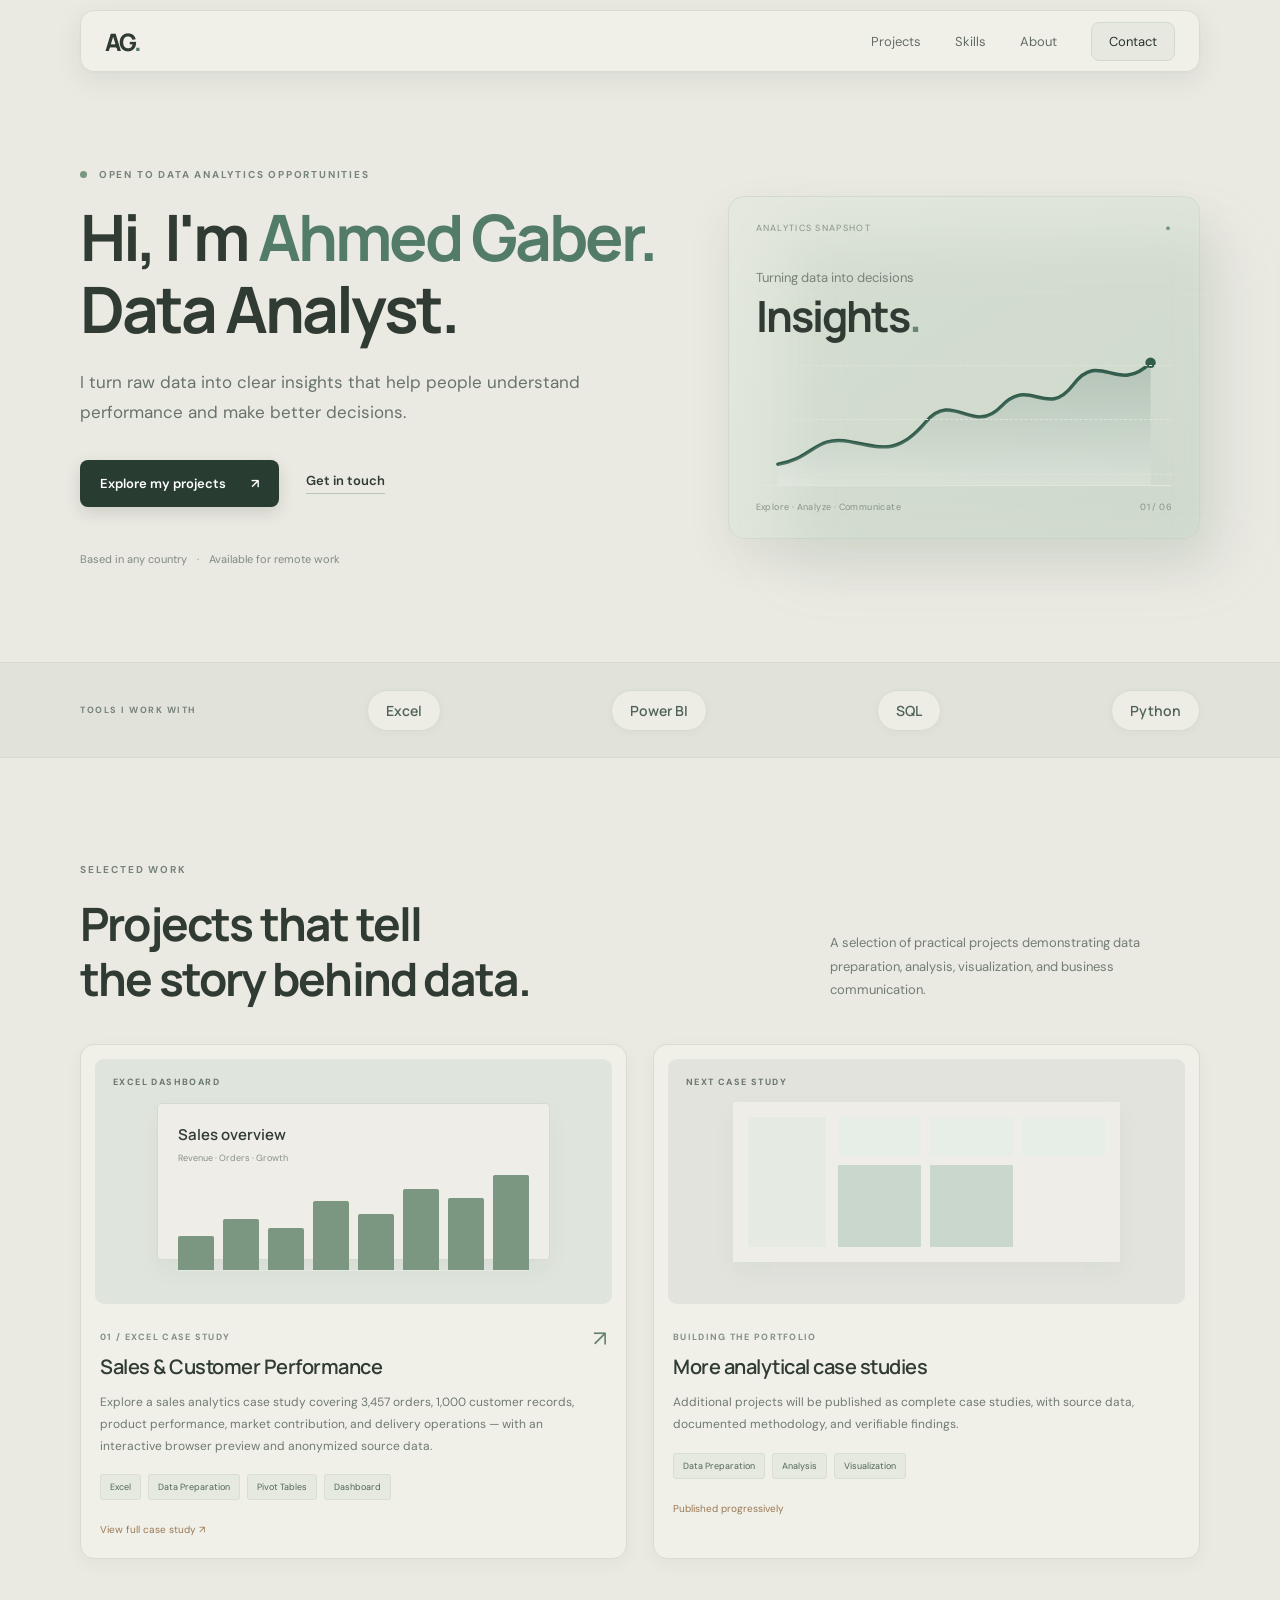
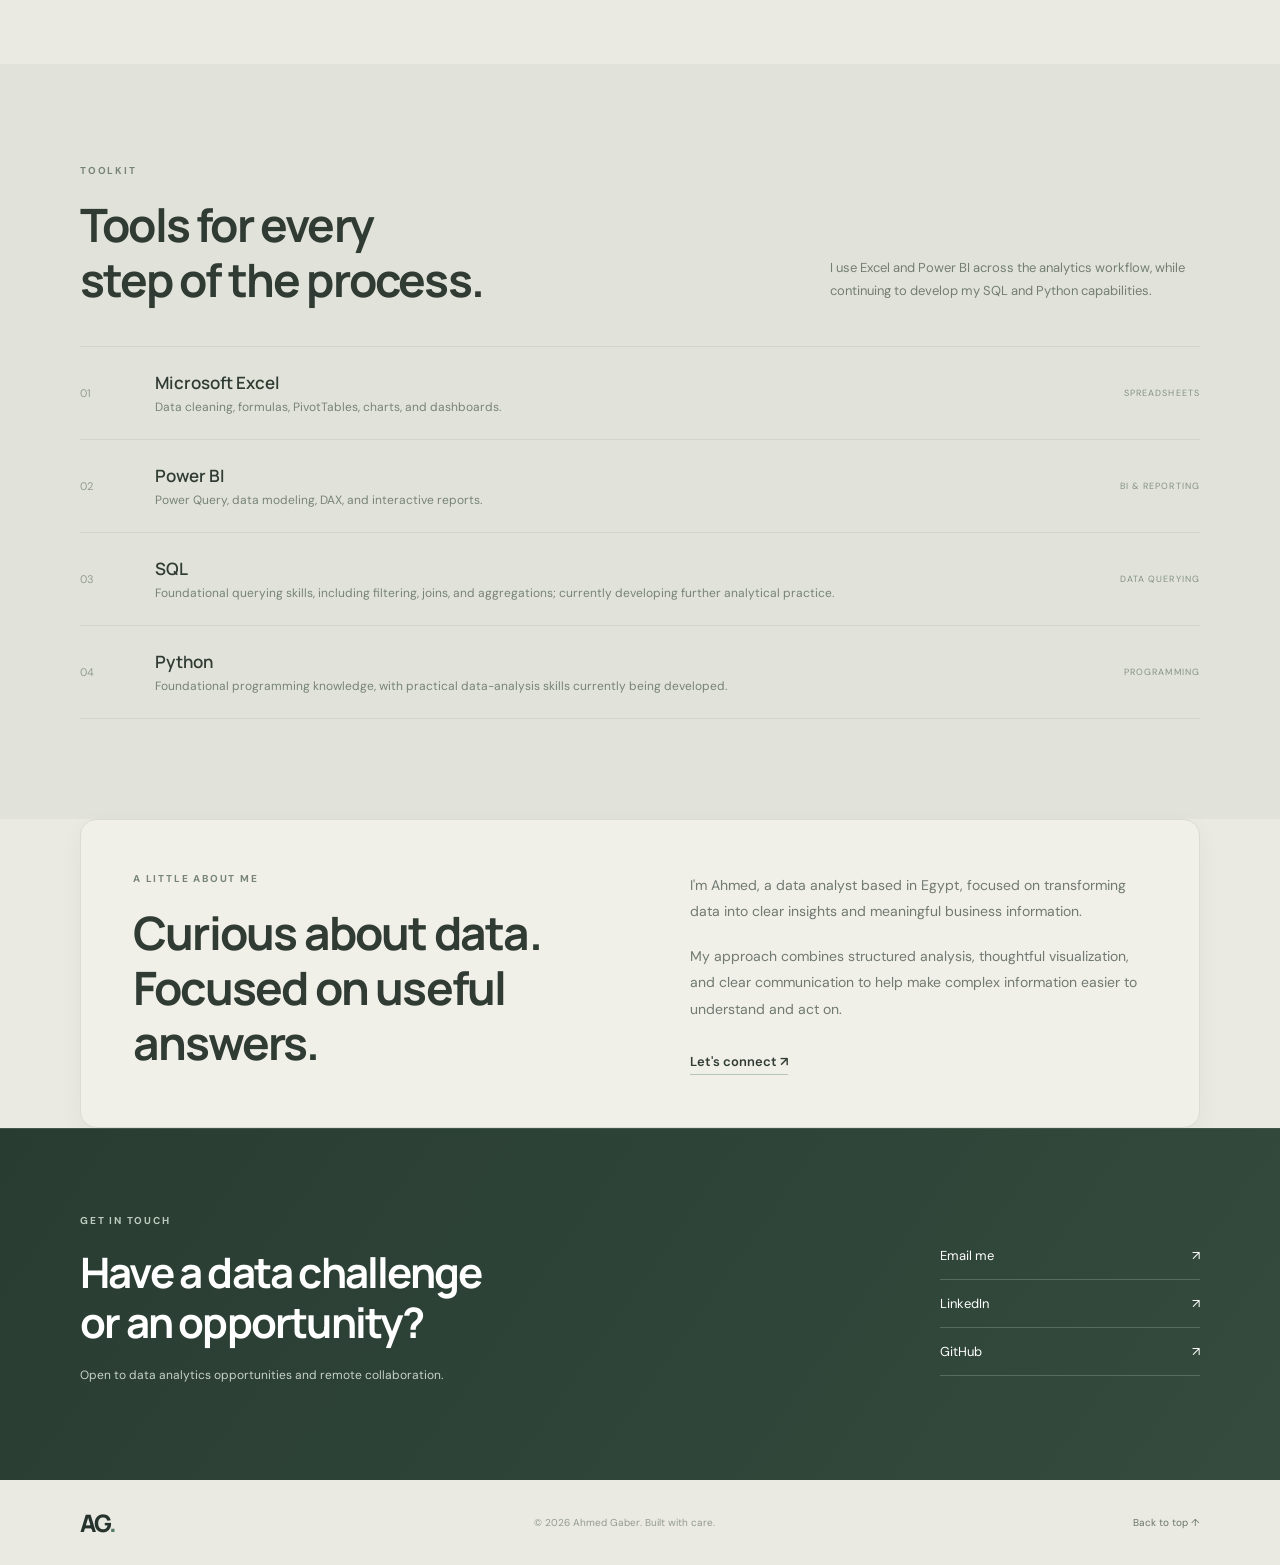
==== index.html @ a8a8f561 "Publish Sales & Customer Performance case study on portfolio" ====
<!DOCTYPE html>
<html lang="en">
<head>
  <meta charset="UTF-8">
  <meta name="viewport" content="width=device-width, initial-scale=1.0">
  <meta name="description" content="Ahmed Gaber's Data Analyst Portfolio — Excel, Power BI, SQL, and foundational Python knowledge.">
  <title>Ahmed Gaber | Data Analyst Portfolio</title>
  <link rel="preconnect" href="https://fonts.googleapis.com">
  <link rel="preconnect" href="https://fonts.gstatic.com" crossorigin>
  <link href="https://fonts.googleapis.com/css2?family=DM+Sans:wght@400;500;600;700&family=Manrope:wght@400;500;600;700;800&display=swap" rel="stylesheet">
  <link rel="stylesheet" href="styles.css?v=20261117-4">
</head>
<body>
  <header class="site-header">
    <nav class="nav container" aria-label="Main navigation">
      <a class="brand" href="#home">AG<span>.</span></a>
      <button class="menu-toggle" type="button" aria-label="Toggle navigation" aria-expanded="false">☰</button>
      <div class="nav-links">
        <a href="#projects">Projects</a>
        <a href="#skills">Skills</a>
        <a href="#about">About</a>
        <a href="#contact" class="nav-cta">Contact</a>
      </div>
    </nav>
  </header>

  <main>
    <section class="hero container" id="home">
      <div class="hero-copy">
        <p class="eyebrow"><span class="status-dot"></span> OPEN TO DATA ANALYTICS OPPORTUNITIES</p>
        <h1>Hi, I'm <span>Ahmed Gaber.</span><br>Data Analyst.</h1>
        <p class="hero-text">I turn raw data into clear insights that help people understand performance and make better decisions.</p>
        <div class="hero-actions">
          <a class="button button-dark" href="#projects">Explore my projects <span>↗</span></a>
          <a class="text-link" href="#contact">Get in touch</a>
        </div>
        <div class="hero-meta">
          <span>Based in any country</span><span class="meta-separator">·</span><span>Available for remote work</span>
        </div>
      </div>
      <div class="hero-card" aria-label="Data analysis illustration">
        <div class="card-top"><span>ANALYTICS SNAPSHOT</span><span class="live-mark">●</span></div>
        <div class="metric-label">Turning data into decisions</div>
        <div class="metric-value">Insights<span>.</span></div>
        <div class="mini-chart">
          <div class="chart-grid"><i></i><i></i><i></i></div>
          <svg viewBox="0 0 440 150" role="img" aria-label="Decorative upward trend line">
            <path d="M5 126 C45 120 48 92 88 100 S145 114 176 77 S230 94 263 59 S315 75 346 34 S396 47 435 9" fill="none" stroke="#315c4c" stroke-width="4" stroke-linecap="round"/>
            <path d="M5 126 C45 120 48 92 88 100 S145 114 176 77 S230 94 263 59 S315 75 346 34 S396 47 435 9 L435 150 L5 150Z" fill="url(#area)" opacity=".18"/>
            <defs><linearGradient id="area" x1="0" y1="0" x2="0" y2="1"><stop stop-color="#315c4c"/><stop offset="1" stop-color="#fff"/></linearGradient></defs>
            <circle cx="435" cy="9" r="6" fill="#315c4c"/>
          </svg>
        </div>
        <div class="card-bottom"><span>Explore · Analyze · Communicate</span><span>01 / 06</span></div>
      </div>
    </section>

    <section class="trust-strip">
      <div class="container trust-inner">
        <span>TOOLS I WORK WITH</span>
        <div>Excel</div><div>Power BI</div><div>SQL</div><div>Python</div>
      </div>
    </section>

    <section class="section container" id="projects">
      <div class="section-heading">
        <div><p class="eyebrow">SELECTED WORK</p><h2>Projects that tell<br>the story behind data.</h2></div>
        <p class="section-intro">A selection of practical projects demonstrating data preparation, analysis, visualization, and business communication.</p>
      </div>
      <div class="project-grid">
        <article class="project-card featured">
          <div class="project-visual visual-excel"><div class="visual-label">EXCEL DASHBOARD</div><div class="mock-kpis"><b>Sales overview</b><span>Revenue · Orders · Growth</span><div class="bars"><i></i><i></i><i></i><i></i><i></i><i></i><i></i><i></i></div></div></div>
          <div class="project-info"><div><span class="project-type">01 / EXCEL CASE STUDY</span><h3>Sales & Customer Performance</h3></div><a class="project-arrow" href="projects/sales-customer-performance/">↗</a></div>
          <p>Explore a sales analytics case study covering 3,457 orders, 1,000 customer records, product performance, market contribution, and delivery operations — with an interactive browser preview and anonymized source data.</p>
          <div class="tags"><span>Excel</span><span>Data Preparation</span><span>Pivot Tables</span><span>Dashboard</span></div>
          <a class="project-status" href="projects/sales-customer-performance/">View full case study ↗</a>
        </article>
        <article class="project-card project-next-card">
          <div class="project-visual visual-powerbi"><div class="visual-label">NEXT CASE STUDY</div><div class="bi-window"><div class="bi-side"></div><div class="bi-content"><i></i><i></i><i></i><b></b><b></b></div></div></div>
          <div class="project-info"><div><span class="project-type">BUILDING THE PORTFOLIO</span><h3>More analytical case studies</h3></div></div>
          <p>Additional projects will be published as complete case studies, with source data, documented methodology, and verifiable findings.</p>
          <div class="tags"><span>Data Preparation</span><span>Analysis</span><span>Visualization</span></div>
          <span class="project-status">Published progressively</span>
        </article>
      </div>
    </section>

    <section class="skills-section" id="skills">
      <div class="container section">
        <div class="section-heading">
          <div><p class="eyebrow">TOOLKIT</p><h2>Tools for every<br>step of the process.</h2></div>
          <p class="section-intro">I use Excel and Power BI across the analytics workflow, while continuing to develop my SQL and Python capabilities.</p>
        </div>
        <div class="skill-list">
          <div class="skill-row"><span class="skill-number">01</span><div><h3>Microsoft Excel</h3><p>Data cleaning, formulas, PivotTables, charts, and dashboards.</p></div><span class="skill-category">SPREADSHEETS</span></div>
          <div class="skill-row"><span class="skill-number">02</span><div><h3>Power BI</h3><p>Power Query, data modeling, DAX, and interactive reports.</p></div><span class="skill-category">BI & REPORTING</span></div>
          <div class="skill-row"><span class="skill-number">03</span><div><h3>SQL</h3><p>Foundational querying skills, including filtering, joins, and aggregations; currently developing further analytical practice.</p></div><span class="skill-category">DATA QUERYING</span></div>
          <div class="skill-row"><span class="skill-number">04</span><div><h3>Python</h3><p>Foundational programming knowledge, with practical data-analysis skills currently being developed.</p></div><span class="skill-category">PROGRAMMING</span></div>
        </div>
      </div>
    </section>

    <section class="section container about-section" id="about">
      <div><p class="eyebrow">A LITTLE ABOUT ME</p><h2>Curious about data.<br>Focused on useful answers.</h2></div>
      <div class="about-copy">
        <p>I'm Ahmed, a data analyst based in Egypt, focused on transforming data into clear insights and meaningful business information.</p>
        <p>My approach combines structured analysis, thoughtful visualization, and clear communication to help make complex information easier to understand and act on.</p>
        <a class="text-link" href="#contact">Let's connect ↗</a>
      </div>
    </section>

    <section class="contact-section" id="contact">
      <div class="container contact-inner">
        <div><p class="eyebrow">GET IN TOUCH</p><h2>Have a data challenge<br>or an opportunity?</h2><p class="contact-sub">Open to data analytics opportunities and remote collaboration.</p></div>
        <div class="contact-links">
          <a href="mailto:0ahmedgaber10@gmail.com">Email me <span>↗</span></a>
          <a href="https://www.linkedin.com/in/0ahmed-gaber-10" target="_blank" rel="noopener">LinkedIn <span>↗</span></a>
          <a href="https://github.com/ahmdgabr" target="_blank" rel="noopener">GitHub <span>↗</span></a>
        </div>
      </div>
    </section>
  </main>
  <footer class="footer container"><a class="brand" href="#home">AG<span>.</span></a><span>© <span id="year"></span> Ahmed Gaber. Built with care.</span><a href="#home">Back to top ↑</a></footer>
  <script src="script.js"></script>
</body>
</html>
---- styles.css ----
*{box-sizing:border-box}html{scroll-behavior:smooth;scroll-padding-top:90px}body{margin:0;color:#26332d;background:#fbfaf7;font-family:"DM Sans",sans-serif;-webkit-font-smoothing:antialiased}a{color:inherit;text-decoration:none}.container{width:min(1120px,calc(100% - 48px));margin:0 auto}.site-header{height:76px;border-bottom:1px solid #e9e9e1;background:rgba(251,250,247,.94);position:sticky;top:0;z-index:10;backdrop-filter:blur(12px)}.nav{height:100%;display:flex;align-items:center;justify-content:space-between}.brand{font:800 24px Manrope,sans-serif;letter-spacing:-2px}.brand span,.hero h1 span{color:#527b68}.nav-links{display:flex;align-items:center;gap:34px;font-size:13px;color:#626e66}.nav-links a:hover,.text-link:hover{color:#3f6655}.nav-cta{border:1px solid #dfe5dc;padding:10px 17px;border-radius:5px;color:#26332d}.menu-toggle{display:none;background:none;border:0;font-size:23px}.hero{min-height:580px;display:grid;grid-template-columns:1.1fr .9fr;align-items:center;gap:70px;padding-top:65px;padding-bottom:75px}.eyebrow{font-size:10px;font-weight:700;letter-spacing:1.8px;color:#77847a;margin:0 0 20px}.status-dot{display:inline-block;width:7px;height:7px;border-radius:50%;background:#78977f;margin-right:8px}.hero h1{font:700 clamp(42px,5vw,65px)/1.12 Manrope,sans-serif;letter-spacing:-3px;margin:0 0 22px}.hero-text{font-size:17px;line-height:1.8;color:#68746b;max-width:510px}.hero-actions{display:flex;align-items:center;gap:27px;margin-top:32px}.button{display:inline-flex;align-items:center;gap:25px;padding:15px 20px;border-radius:5px;font-size:13px;font-weight:600}.button-dark{background:#293c32;color:white}.button-dark:hover{background:#3f6655}.text-link{font-size:13px;font-weight:600;border-bottom:1px solid #b7c4b8;padding-bottom:4px}.hero-meta{margin-top:45px;color:#818a83;font-size:11px}.meta-separator{padding:0 10px}.hero-card{background:#f1f4ee;border:1px solid #e4e9e0;border-radius:8px;padding:25px 27px;min-height:330px;display:flex;flex-direction:column;justify-content:space-between}.card-top,.card-bottom{display:flex;justify-content:space-between;font-size:9px;letter-spacing:1.3px;color:#879187}.live-mark{color:#78977f}.metric-label{font-size:13px;color:#778279;margin-top:35px}.metric-value{font:700 43px Manrope,sans-serif;letter-spacing:-2px}.metric-value span{color:#668873}.mini-chart{height:130px;position:relative;margin-top:10px}.mini-chart svg{width:100%;height:100%;overflow:visible}.chart-grid{position:absolute;inset:10px 0;display:flex;flex-direction:column;justify-content:space-between}.chart-grid i{border-top:1px dashed #dce4d9}.card-bottom{border-top:1px solid #e1e6dc;padding-top:15px;letter-spacing:.4px}.trust-strip{border-top:1px solid #e9e9e1;border-bottom:1px solid #e9e9e1}.trust-inner{min-height:86px;display:flex;align-items:center;justify-content:space-between;gap:20px;color:#778279}.trust-inner>span{font-size:9px;letter-spacing:1.5px;font-weight:700}.trust-inner>div{font:600 14px Manrope,sans-serif;color:#46564b}.section{padding-top:105px;padding-bottom:105px}.section-heading{display:flex;justify-content:space-between;align-items:end;gap:50px;margin-bottom:43px}.section-heading h2,.about-section h2,.contact-inner h2{font:700 clamp(32px,4vw,46px)/1.2 Manrope,sans-serif;letter-spacing:-1.8px;margin:0}.section-intro{max-width:370px;color:#737d73;line-height:1.8;font-size:13px;margin:0 0 5px}.project-grid{display:grid;grid-template-columns:repeat(2,1fr);gap:42px 26px}.project-card{min-width:0}.project-visual{height:245px;border-radius:6px;overflow:hidden;position:relative;display:flex;align-items:center;justify-content:center}.visual-label{position:absolute;top:17px;left:18px;font-size:9px;letter-spacing:1.4px;font-weight:700;color:#68756c}.visual-excel{background:#e9efe7}.mock-kpis{width:76%;height:64%;background:#fbfaf7;border:1px solid #e1e7df;border-radius:4px;padding:20px;box-shadow:0 10px 25px #26392b0a}.mock-kpis b{font:600 15px Manrope;display:block}.mock-kpis span{font-size:9px;color:#879187}.bars{height:100px;display:flex;align-items:end;gap:9px;border-bottom:1px solid #e3e8df;margin-top:5px}.bars i{display:block;flex:1;background:#78977f;border-radius:2px 2px 0 0}.bars i:nth-child(1){height:35%}.bars i:nth-child(2){height:52%}.bars i:nth-child(3){height:43%}.bars i:nth-child(4){height:70%}.bars i:nth-child(5){height:57%}.bars i:nth-child(6){height:82%}.bars i:nth-child(7){height:73%}.bars i:nth-child(8){height:96%}.visual-powerbi{background:#f2eee4}.bi-window{width:75%;height:65%;background:#fbfaf7;display:flex;padding:15px;gap:12px;box-shadow:0 10px 25px #26392b0a}.bi-side{width:22%;background:#e4ebe2}.bi-content{flex:1;display:grid;grid-template-columns:repeat(3,1fr);grid-template-rows:30% 1fr;gap:9px}.bi-content i{background:#e6eee7}.bi-content b{background:#c8d8cc}.visual-sql{background:#edf0ed}.visual-sql pre{background:#293a34;color:#c9dfcf;border-radius:5px;padding:25px 32px;font:13px/1.8 monospace;width:75%;box-shadow:0 10px 25px #26392b12}.visual-python{background:#efedf1}.python-lines{width:70%;background:#fbfaf7;padding:25px;border-radius:5px;box-shadow:0 10px 25px #26392b0a}.python-lines i,.python-lines b{display:block;height:8px;border-radius:4px;background:#d6d2df;margin:12px 0;width:85%}.python-lines i:nth-child(2){width:65%;background:#e8dcc3}.python-lines i:nth-child(3){width:92%}.python-lines i:nth-child(4){width:55%;background:#cbdccf}.python-lines i:nth-child(5){width:75%}.python-lines b{width:45%;background:#d0d8df}.visual-tableau{background:#f3eee6}.tableau-circles{width:70%;height:60%;display:flex;align-items:center;justify-content:center;gap:12px}.tableau-circles i{width:65px;height:65px;border-radius:50%;background:#bd9270}.tableau-circles i:nth-child(2){width:90px;height:90px;background:#d9b99c}.tableau-circles i:nth-child(3){background:#9caf9e}.tableau-circles i:nth-child(4){width:45px;height:45px;background:#b8c7b9}.tableau-circles i:nth-child(5){background:#d9cbb4}.visual-looker{background:#edf0ed}.looker-report{width:76%;height:65%;background:#fffdf9;padding:17px;display:grid;grid-template-columns:repeat(3,1fr);grid-template-rows:1fr 1.5fr;gap:10px;box-shadow:0 10px 25px #26392b0a}.looker-report div{background:#dce7df;border-radius:3px}.looker-report b{grid-column:1/4;background:linear-gradient(165deg,#fff 20%,#dce9e4 21%,#dce9e4 23%,#fff 24%,#fff 45%,#dce9e4 46%,#dce9e4 48%,#fff 49%);border-bottom:2px solid #78977f}.project-info{display:flex;justify-content:space-between;align-items:start;margin-top:20px}.project-type{font-size:9px;letter-spacing:1.3px;color:#829087;font-weight:700}.project-info h3{font:600 20px Manrope,sans-serif;margin:8px 0 0;letter-spacing:-.5px}.project-arrow{font-size:22px;color:#66816f}.project-card>p{font-size:12px;line-height:1.8;color:#78827b;max-width:480px}.tags{display:flex;flex-wrap:wrap;gap:7px;margin:17px 0}.tags span{font-size:9px;color:#58665c;background:#f1f4f1;padding:6px 9px;border-radius:3px}.project-status{font-size:10px;color:#9a7954}.skills-section{background:#f3f4ef}.skills-section .section{padding-top:95px;padding-bottom:90px}.skill-list{border-top:1px solid #e1e6dc}.skill-row{display:grid;grid-template-columns:55px 1fr 160px;gap:20px;align-items:center;padding:24px 0;border-bottom:1px solid #e1e6dc}.skill-number{font-size:11px;color:#929b91}.skill-row h3{font:600 17px Manrope;margin:0 0 5px}.skill-row p{font-size:12px;color:#778279;margin:0}.skill-category{text-align:right;font-size:9px;letter-spacing:1.1px;color:#849087}.small-note{font-size:10px;color:#929b91;margin-top:20px}.about-section{display:grid;grid-template-columns:1fr 1fr;gap:100px}.about-copy p{font-size:14px;line-height:1.9;color:#707a72;margin:0 0 18px}.about-copy .text-link{display:inline-block;margin-top:12px}.contact-section{background:#293c32;color:white;padding:85px 0}.contact-inner{display:flex;justify-content:space-between;align-items:center;gap:50px}.contact-inner .eyebrow{color:#bdcdbf}.contact-inner h2{font-size:42px}.contact-sub{color:#c7d2c8;font-size:12px;margin-top:20px}.contact-links{width:260px;display:flex;flex-direction:column}.contact-links a{padding:15px 0;border-bottom:1px solid #586b5e;display:flex;justify-content:space-between;font-size:13px}.contact-links a:hover{color:#c4d8c7}.footer{height:85px;display:flex;align-items:center;justify-content:space-between;color:#929b91;font-size:10px}.footer .brand{color:#26332d}.footer>a:last-child{color:#68766c}
@media(max-width:760px){.container{width:min(100% - 36px,560px)}.site-header{height:66px}.menu-toggle{display:block}.nav-links{display:none;position:absolute;top:65px;left:0;right:0;background:#fffdf9;border-bottom:1px solid #e4e8e0;padding:20px 25px;flex-direction:column;align-items:flex-start;gap:20px}.nav-links.open{display:flex}.hero{grid-template-columns:1fr;gap:35px;padding-top:65px;padding-bottom:60px;min-height:0}.hero h1{font-size:47px}.hero-card{min-height:290px}.trust-inner{padding:20px 0;justify-content:flex-start;flex-wrap:wrap}.trust-inner>span{width:100%;margin-bottom:5px}.trust-inner>div{font-size:12px;margin-right:8px}.section{padding-top:75px;padding-bottom:75px}.section-heading{display:block}.section-intro{margin-top:20px}.project-grid{grid-template-columns:1fr;gap:35px}.project-visual{height:220px}.skill-row{grid-template-columns:30px 1fr;gap:12px}.skill-category{grid-column:2;text-align:left}.about-section{grid-template-columns:1fr;gap:25px}.contact-inner{display:block}.contact-links{margin-top:30px;width:100%}.contact-inner h2{font-size:36px}.footer{gap:12px}.footer>span{text-align:center}.footer>a:last-child{display:none}}


/* Refined visual system: floating navigation, warm surfaces and clear section rhythm */
:root{
  --page:#f7f8f4;
  --surface:#fffefa;
  --surface-soft:#eef2eb;
  --line:#e2e8df;
  --ink:#26332d;
  --muted:#707c72;
  --sage:#668873;
  --sage-deep:#293c32;
}
html{background:var(--page)}
body{background:var(--page);color:var(--ink)}
.site-header{
  height:82px;
  background:transparent;
  border:0;
  backdrop-filter:none;
  padding:10px 0;
}
.nav{
  height:62px;
  padding:0 24px;
  background:rgba(255,254,250,.94);
  border:1px solid rgba(221,229,218,.95);
  border-radius:14px;
  box-shadow:0 8px 28px rgba(43,61,48,.08),0 1px 3px rgba(43,61,48,.04);
  backdrop-filter:blur(14px);
}
.nav-cta{background:#f1f5ef;border-color:#dce5da;border-radius:8px}
.nav-links a{transition:color .2s ease,background .2s ease}
.nav-links a:hover{color:var(--sage-deep)}
.hero{padding-top:72px;padding-bottom:82px}
.hero-card{
  background:linear-gradient(145deg,#f1f5ef 0%,#e9f0e8 100%);
  border:1px solid #dfe8dc;
  border-radius:16px;
  box-shadow:0 18px 45px rgba(49,75,55,.08);
}
.trust-strip{
  background:#eef2eb;
  border-top:1px solid #e2e9df;
  border-bottom:1px solid #e2e9df;
}
.trust-inner{min-height:94px}
.trust-inner>div{
  background:rgba(255,254,250,.78);
  border:1px solid #e1e8de;
  border-radius:999px;
  padding:10px 18px;
  color:#506456;
  box-shadow:0 2px 8px rgba(43,61,48,.035);
}
.section{scroll-margin-top:100px}
.section-heading{margin-bottom:38px}
.project-card{
  padding:14px 14px 20px;
  background:var(--surface);
  border:1px solid #e6eae2;
  border-radius:14px;
  box-shadow:0 5px 18px rgba(43,61,48,.045);
  transition:transform .25s ease,box-shadow .25s ease,border-color .25s ease;
}
.project-card:hover{
  transform:translateY(-5px);
  border-color:#d5e0d3;
  box-shadow:0 16px 34px rgba(43,61,48,.09);
}
.project-visual{border-radius:9px}
.project-info{padding:0 5px}
.project-card>p,.project-card>.tags,.project-card>.project-status{margin-left:5px;margin-right:5px}
.project-card>p{color:#707b71}
.tags span{background:#eff3ed;color:#526456;border:1px solid #e7ece4}
.skills-section{background:#eef2eb}
.skills-section .section{padding-top:100px;padding-bottom:100px}
.skill-list{border-top-color:#dce5da}
.skill-row{border-bottom-color:#dce5da;transition:padding .2s ease}
.skill-row:hover{padding-left:12px;padding-right:12px;background:rgba(255,254,250,.5)}
.about-section{
  background:var(--surface);
  border:1px solid #e6eae2;
  border-radius:16px;
  padding:52px;
  box-shadow:0 8px 26px rgba(43,61,48,.045);
}
.contact-section{
  background:linear-gradient(125deg,#293c32 0%,#344b3d 100%);
  border-top:1px solid #405848;
}
.button-dark{border-radius:8px;box-shadow:0 6px 16px rgba(41,60,50,.14)}
.button-dark:hover{transform:translateY(-1px)}
a:focus-visible,button:focus-visible{outline:3px solid #91ad96;outline-offset:3px}
@media(max-width:760px){
  .site-header{height:76px;padding:8px 0}
  .nav{height:60px;padding:0 17px;border-radius:12px}
  .nav-links{top:68px;left:18px;right:18px;border:1px solid #e3e9e0;border-radius:12px;box-shadow:0 12px 28px rgba(43,61,48,.1);padding:20px}
  .trust-inner{gap:9px}
  .trust-inner>div{padding:8px 13px}
  .about-section{padding:28px 22px;border-radius:13px}
  .project-card{padding:10px 10px 18px}
}
@media(prefers-reduced-motion:reduce){
  *,*::before,*::after{scroll-behavior:auto!important;transition:none!important;animation:none!important}
}


/* A little motion, without distracting from the work */
@keyframes navSettle{
  from{opacity:0;transform:translateY(-12px)}
  to{opacity:1;transform:translateY(0)}
}
@keyframes heroFloat{
  0%,100%{transform:translateY(0)}
  50%{transform:translateY(-7px)}
}
@keyframes softGlow{
  0%,100%{opacity:.35;transform:scale(1)}
  50%{opacity:.65;transform:scale(1.06)}
}
@keyframes chartDraw{
  from{stroke-dashoffset:720}
  to{stroke-dashoffset:0}
}
@keyframes statusPulse{
  0%,100%{box-shadow:0 0 0 0 rgba(120,151,127,.28)}
  50%{box-shadow:0 0 0 7px rgba(120,151,127,0)}
}
.site-header .nav{animation:navSettle .7s cubic-bezier(.2,.7,.2,1) both}
.hero-card{position:relative;isolation:isolate;animation:heroFloat 7s ease-in-out 1.1s infinite}
.hero-card::before{
  content:"";position:absolute;z-index:-1;inset:12% -5% -8% 12%;
  border-radius:28px;background:rgba(139,170,143,.16);filter:blur(28px);
  animation:softGlow 8s ease-in-out infinite
}
.status-dot{animation:statusPulse 2.8s ease-in-out infinite}
.mini-chart svg path:first-child{stroke-dasharray:720;stroke-dashoffset:0}
.motion-ready .mini-chart svg path:first-child{animation:chartDraw 1.8s cubic-bezier(.4,0,.2,1) .5s both}
.scroll-reveal{
  opacity:0;transform:translateY(24px);
  transition:opacity .72s cubic-bezier(.2,.7,.2,1),transform .72s cubic-bezier(.2,.7,.2,1);
  transition-delay:var(--reveal-delay,0ms);
  will-change:opacity,transform
}
.scroll-reveal.is-visible{opacity:1;transform:translateY(0);will-change:auto}
.project-card .project-visual{transition:transform .55s cubic-bezier(.2,.7,.2,1),filter .55s ease}
.project-card:hover .project-visual{transform:scale(.985);filter:saturate(1.07)}
.project-arrow{display:inline-block;transition:transform .25s ease,color .25s ease}
.project-card:hover .project-arrow{transform:translate(3px,-3px);color:#527b68}
.trust-inner>div{transition:transform .25s ease,box-shadow .25s ease}
.trust-inner>div:hover{transform:translateY(-3px);box-shadow:0 7px 16px rgba(43,61,48,.08)}
.contact-links a span{display:inline-block;transition:transform .25s ease}
.contact-links a:hover span{transform:translate(4px,-3px)}
.text-link,.button,.nav-cta{transition:color .2s ease,background .2s ease,border-color .2s ease,transform .2s ease}
@media(prefers-reduced-motion:reduce){
  *,*::before,*::after{animation-duration:.01ms!important;animation-iteration-count:1!important;scroll-behavior:auto!important;transition-duration:.01ms!important}
  .scroll-reveal{opacity:1!important;transform:none!important}
}
@media(max-width:760px){
  .hero-card{animation:none}
  .scroll-reveal{transform:translateY(16px)}
}


/* Softer low-glare palette: warm stone instead of bright white */
:root{
  --page:#eae9e2;
  --surface:#f1f0e9;
  --surface-soft:#e3e6dc;
  --line:#d6d9cf;
  --ink:#303b34;
  --muted:#727a70;
  --sage:#718775;
  --sage-deep:#34483b;
}
html,body{background:var(--page);color:var(--ink)}
.site-header .nav{background:rgba(241,240,233,.96);border-color:#d8dbd1}
.nav-cta{background:#e7e9e0;border-color:#d4d9ce}
.hero-card{background:linear-gradient(145deg,#e4e8de 0%,#dce3d8 100%);border-color:#d2dbcf}
.trust-strip,.skills-section{background:#e1e3da;border-color:#d5d9ce}
.trust-inner>div{background:rgba(241,240,233,.82);border-color:#d6dbd1}
.project-card,.about-section{background:#f0efe8;border-color:#d9dcd2}
.project-visual{filter:saturate(.88)}
.visual-excel{background:#dfe5db}
.mock-kpis,.bi-window,.python-lines,.looker-report{background:#eeede6;border-color:#d6dbd1}
.visual-powerbi,.visual-python,.visual-sql,.visual-looker{background:#e2e3dc}
.visual-tableau{background:#e7e1d7}
.skill-list,.skill-row{border-color:#d1d6cb}
.skill-row:hover{background:rgba(241,240,233,.58)}
.tags span{background:#e5e9df;border-color:#d9ded4}
.nav-links{color:#626d63}
@media(max-width:760px){
  .nav-links{background:#f0efe8;border-color:#d8dbd1}
}
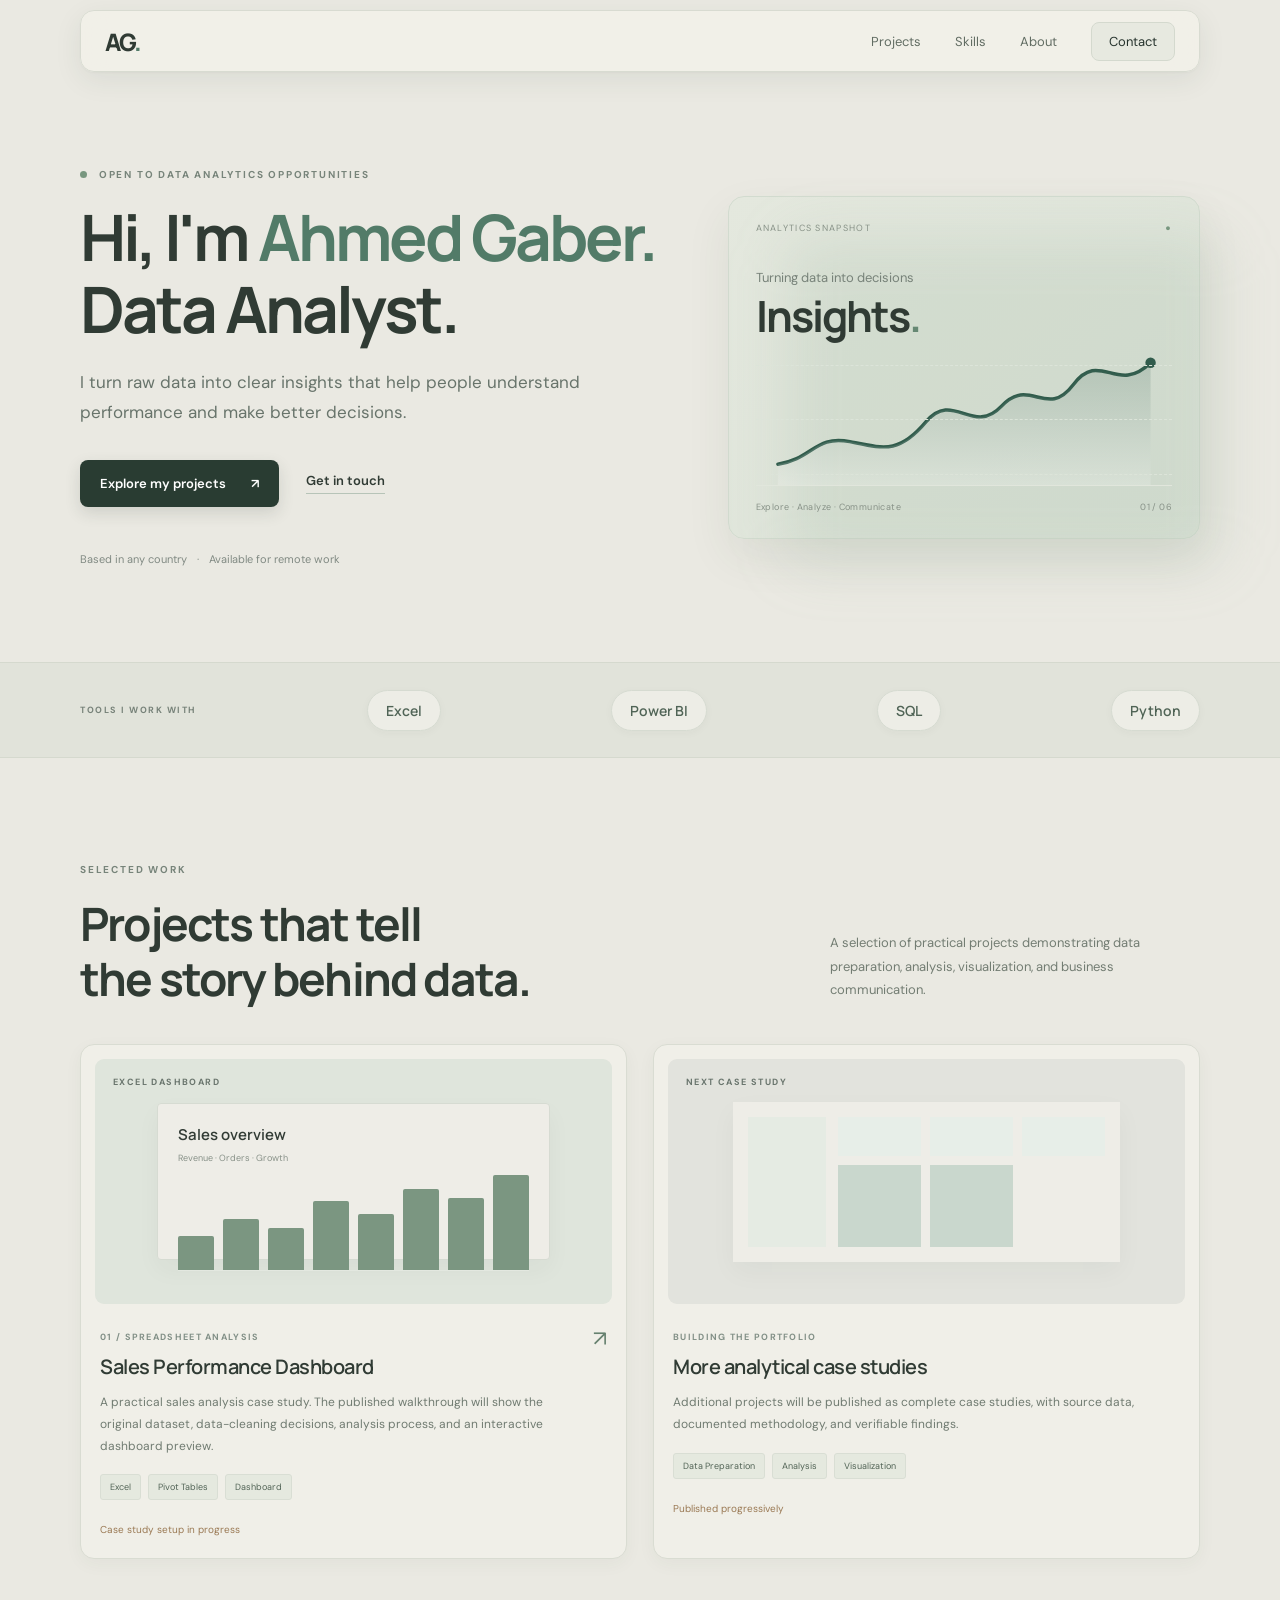
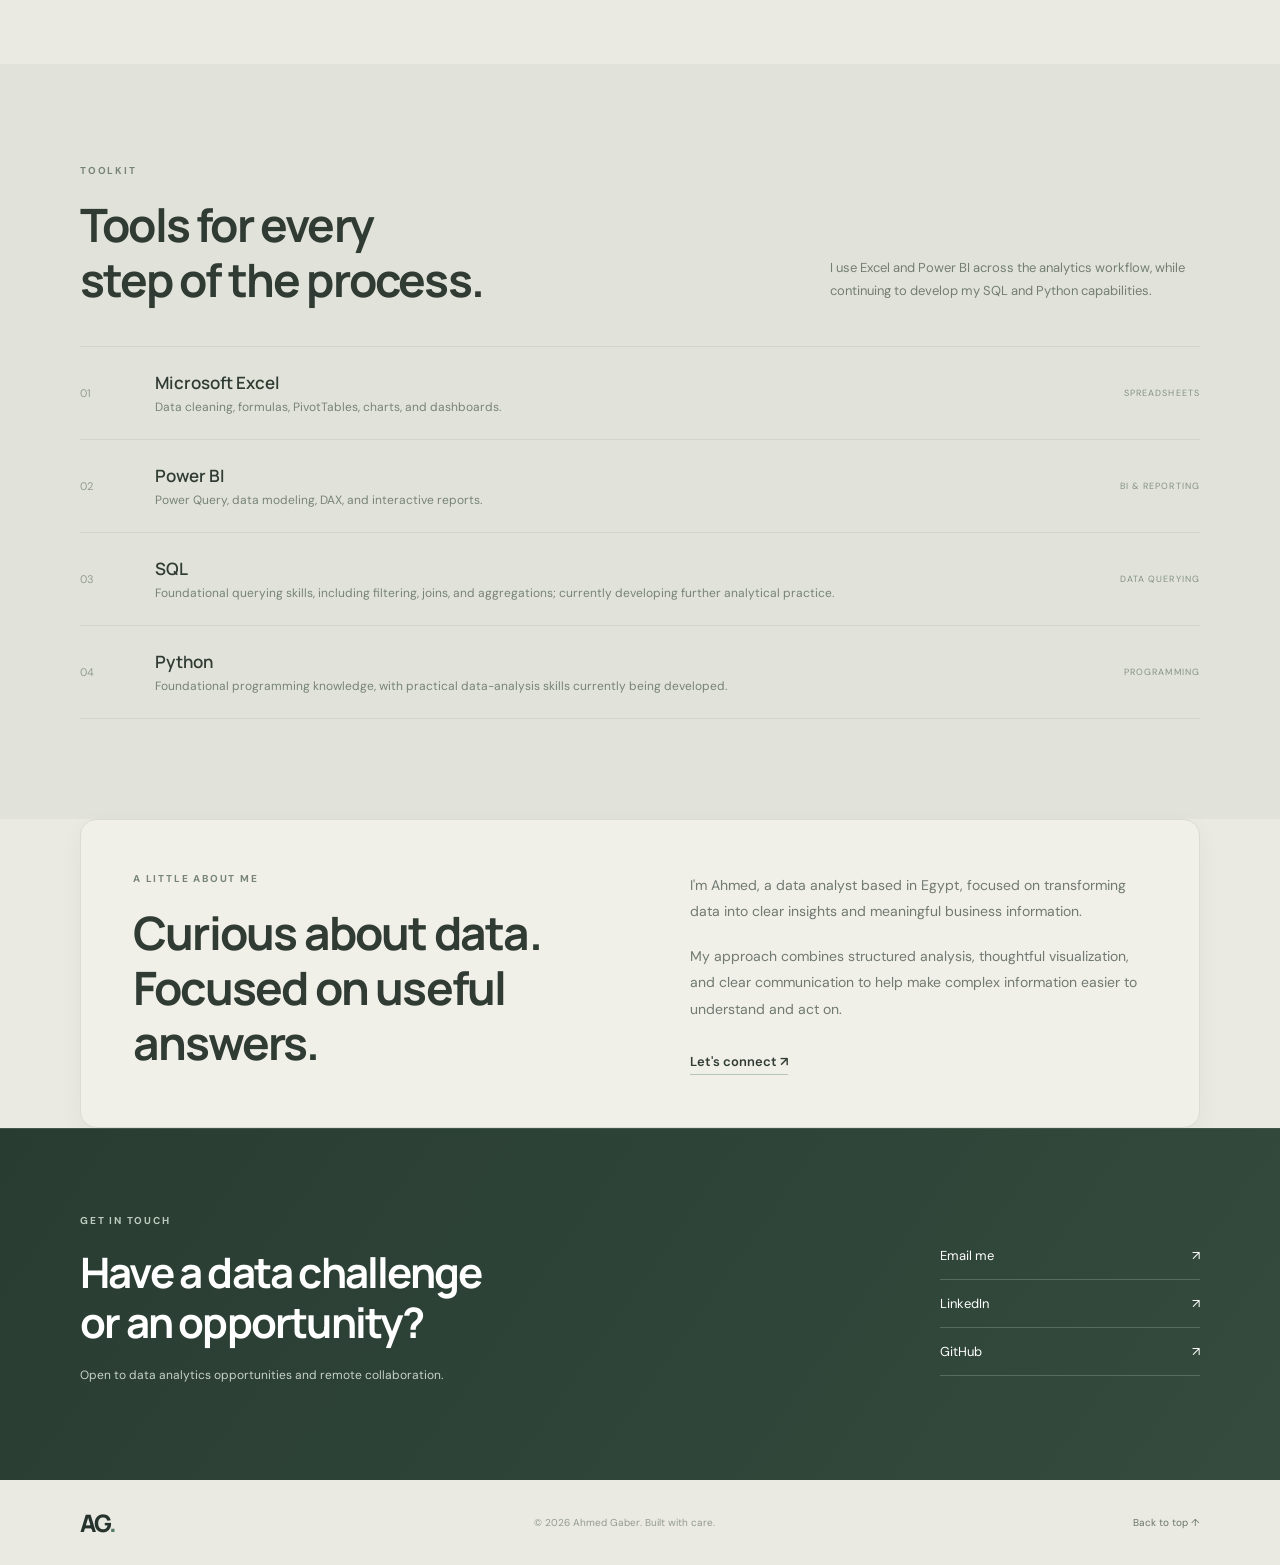
==== commit 56b79870: "Keep portfolio project unpublished until private hosting is configured" ====
--- a/index.html
+++ b/index.html
@@ -70,10 +70,10 @@
       <div class="project-grid">
         <article class="project-card featured">
           <div class="project-visual visual-excel"><div class="visual-label">EXCEL DASHBOARD</div><div class="mock-kpis"><b>Sales overview</b><span>Revenue · Orders · Growth</span><div class="bars"><i></i><i></i><i></i><i></i><i></i><i></i><i></i><i></i></div></div></div>
-          <div class="project-info"><div><span class="project-type">01 / EXCEL CASE STUDY</span><h3>Sales & Customer Performance</h3></div><a class="project-arrow" href="projects/sales-customer-performance/">↗</a></div>
-          <p>Explore a sales analytics case study covering 3,457 orders, 1,000 customer records, product performance, market contribution, and delivery operations — with an interactive browser preview and anonymized source data.</p>
-          <div class="tags"><span>Excel</span><span>Data Preparation</span><span>Pivot Tables</span><span>Dashboard</span></div>
-          <a class="project-status" href="projects/sales-customer-performance/">View full case study ↗</a>
+          <div class="project-info"><div><span class="project-type">01 / SPREADSHEET ANALYSIS</span><h3>Sales Performance Dashboard</h3></div><span class="project-arrow">↗</span></div>
+          <p>A practical sales analysis case study. The published walkthrough will show the original dataset, data-cleaning decisions, analysis process, and an interactive dashboard preview.</p>
+          <div class="tags"><span>Excel</span><span>Pivot Tables</span><span>Dashboard</span></div>
+          <span class="project-status">Case study setup in progress</span>
         </article>
         <article class="project-card project-next-card">
           <div class="project-visual visual-powerbi"><div class="visual-label">NEXT CASE STUDY</div><div class="bi-window"><div class="bi-side"></div><div class="bi-content"><i></i><i></i><i></i><b></b><b></b></div></div></div>
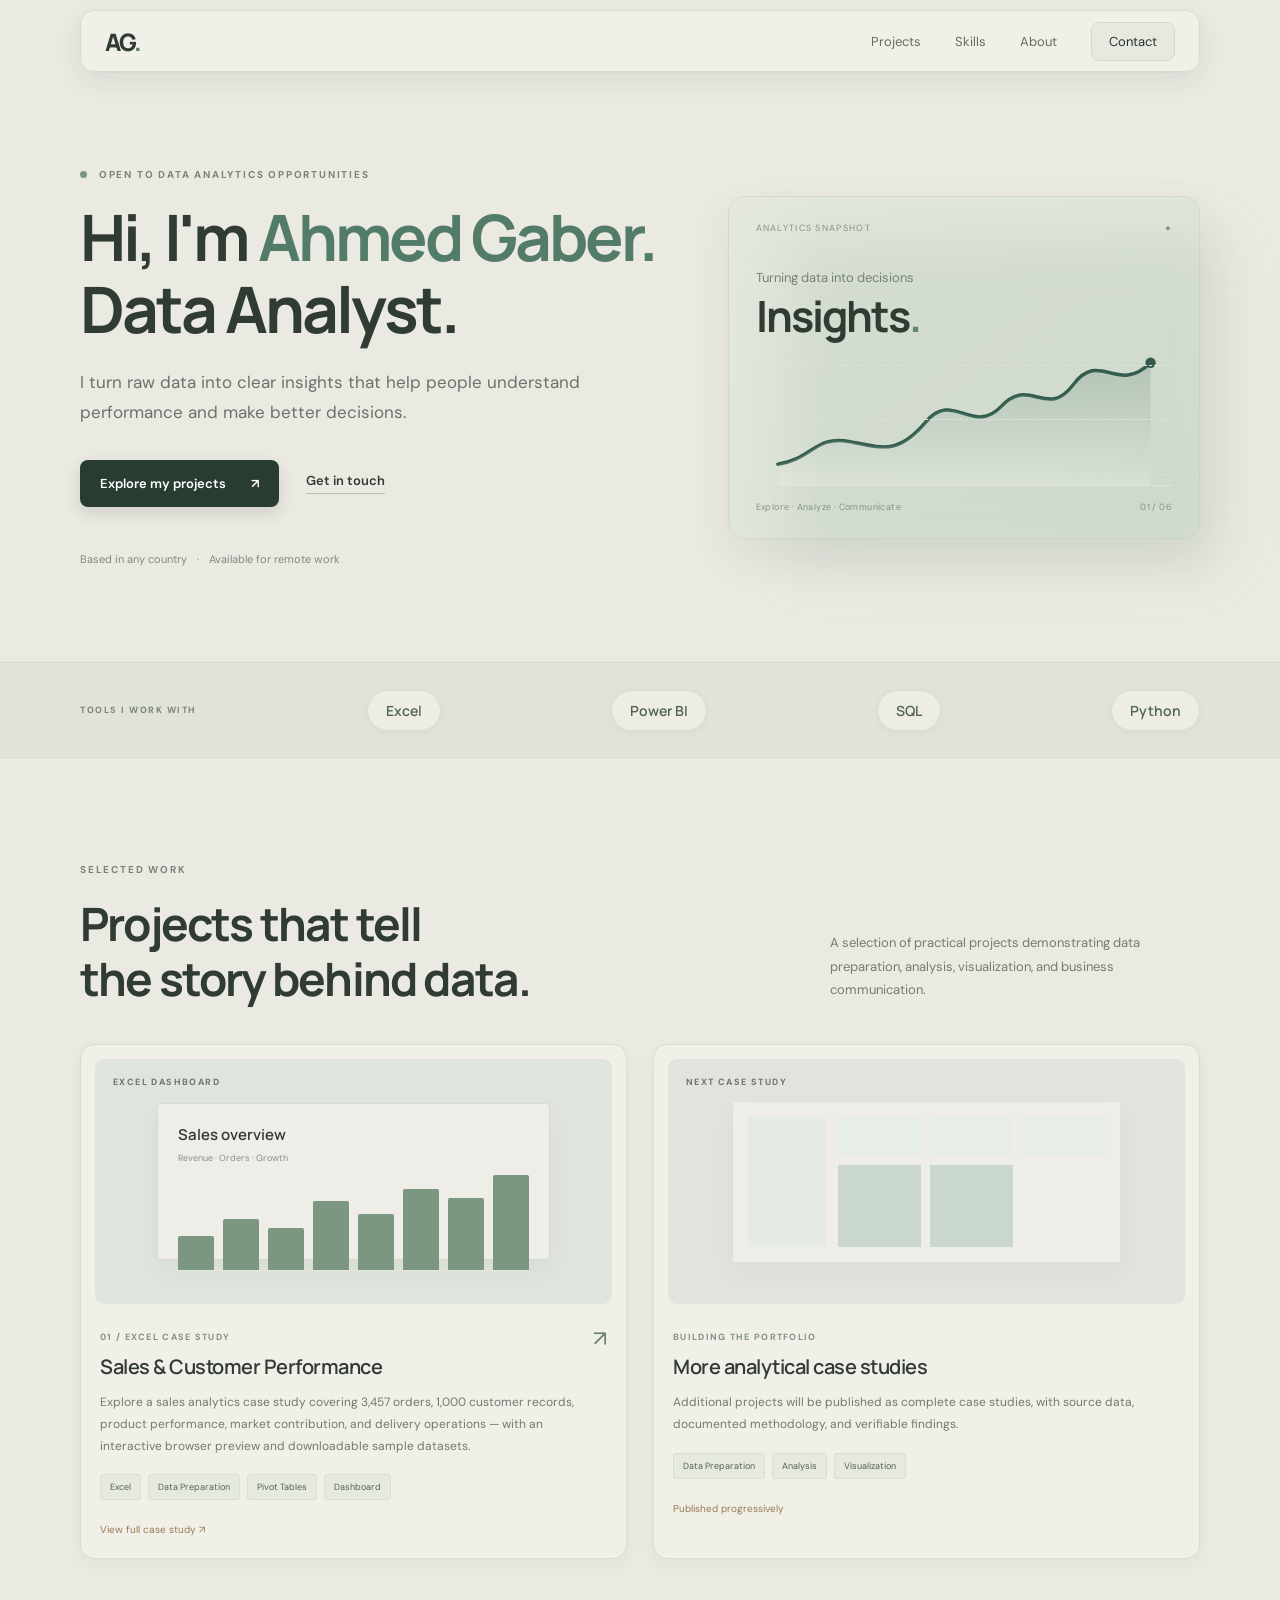
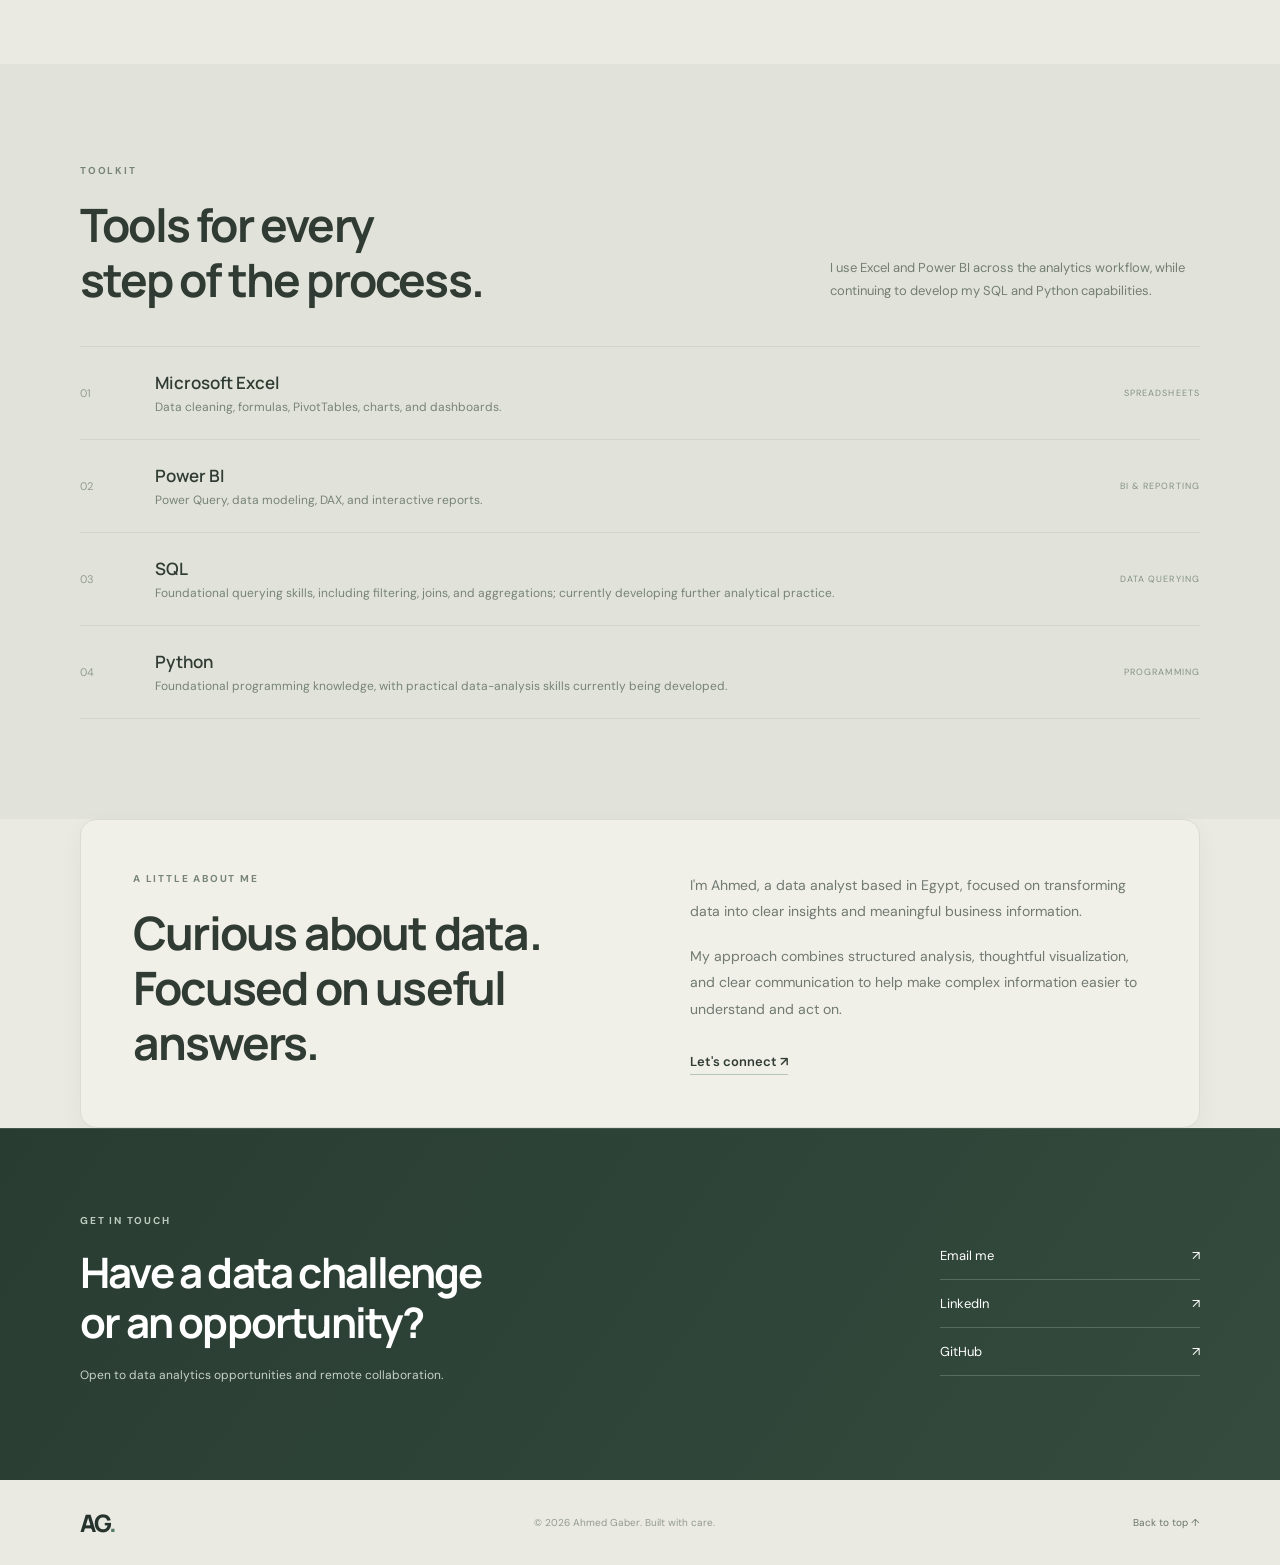
==== commit 390e913d: "Feature Sales & Customer Performance case study on portfolio homepage" ====
--- a/index.html
+++ b/index.html
@@ -70,10 +70,10 @@
       <div class="project-grid">
         <article class="project-card featured">
           <div class="project-visual visual-excel"><div class="visual-label">EXCEL DASHBOARD</div><div class="mock-kpis"><b>Sales overview</b><span>Revenue · Orders · Growth</span><div class="bars"><i></i><i></i><i></i><i></i><i></i><i></i><i></i><i></i></div></div></div>
-          <div class="project-info"><div><span class="project-type">01 / SPREADSHEET ANALYSIS</span><h3>Sales Performance Dashboard</h3></div><span class="project-arrow">↗</span></div>
-          <p>A practical sales analysis case study. The published walkthrough will show the original dataset, data-cleaning decisions, analysis process, and an interactive dashboard preview.</p>
-          <div class="tags"><span>Excel</span><span>Pivot Tables</span><span>Dashboard</span></div>
-          <span class="project-status">Case study setup in progress</span>
+          <div class="project-info"><div><span class="project-type">01 / EXCEL CASE STUDY</span><h3>Sales & Customer Performance</h3></div><a class="project-arrow" href="projects/sales-customer-performance/">↗</a></div>
+          <p>Explore a sales analytics case study covering 3,457 orders, 1,000 customer records, product performance, market contribution, and delivery operations — with an interactive browser preview and downloadable sample datasets.</p>
+          <div class="tags"><span>Excel</span><span>Data Preparation</span><span>Pivot Tables</span><span>Dashboard</span></div>
+          <a class="project-status" href="projects/sales-customer-performance/">View full case study ↗</a>
         </article>
         <article class="project-card project-next-card">
           <div class="project-visual visual-powerbi"><div class="visual-label">NEXT CASE STUDY</div><div class="bi-window"><div class="bi-side"></div><div class="bi-content"><i></i><i></i><i></i><b></b><b></b></div></div></div>
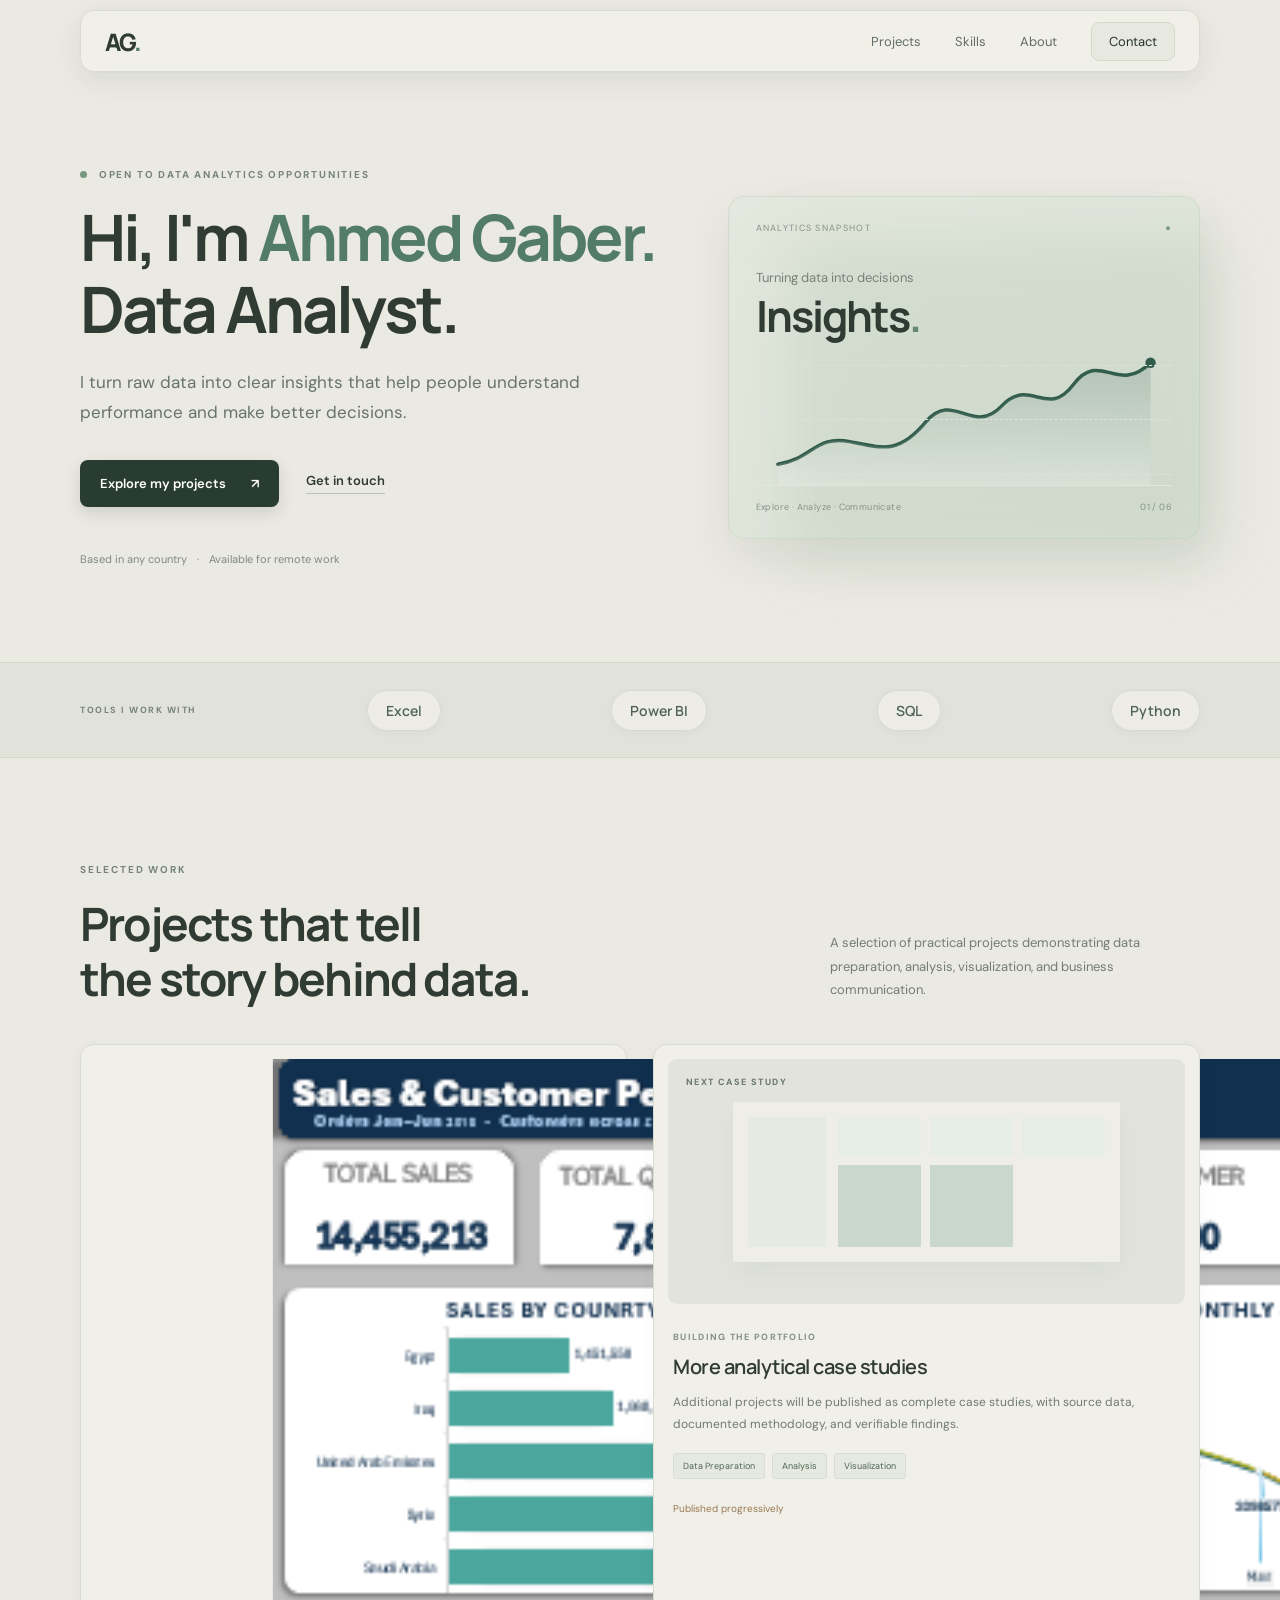
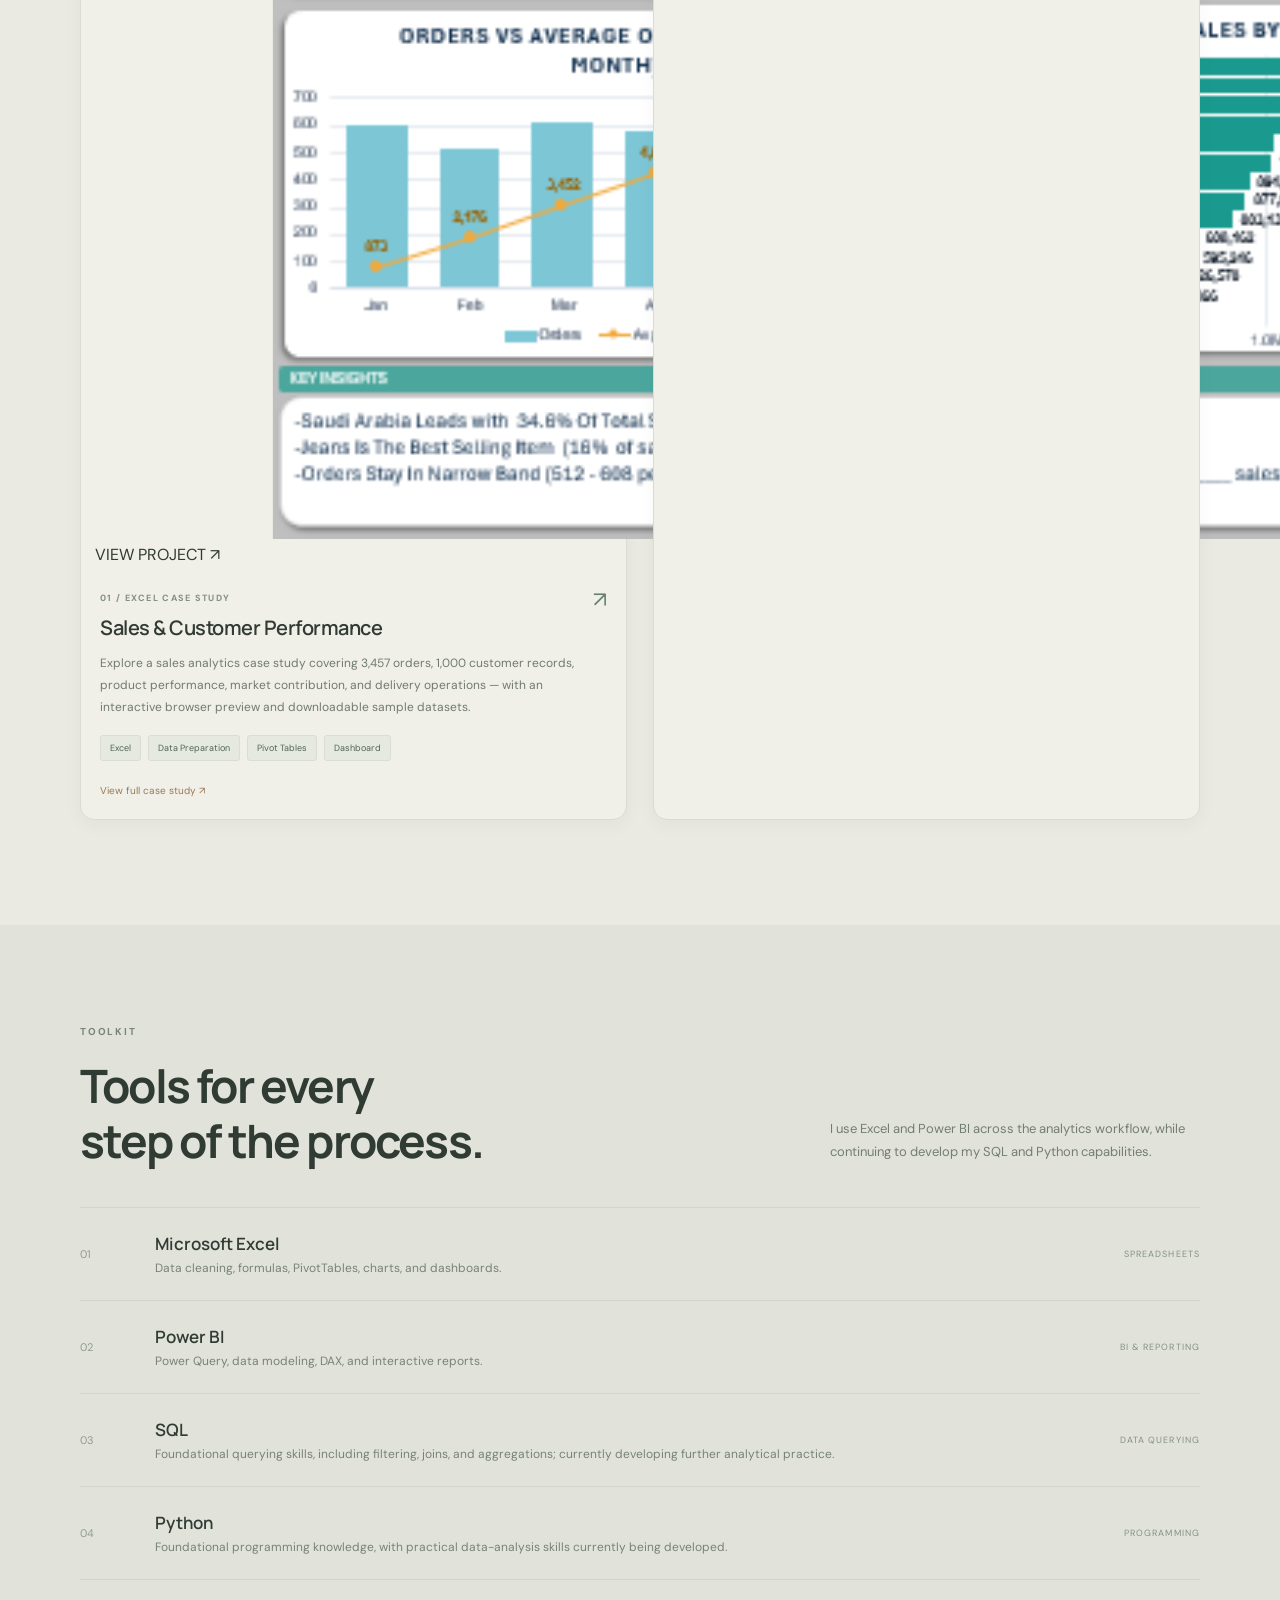
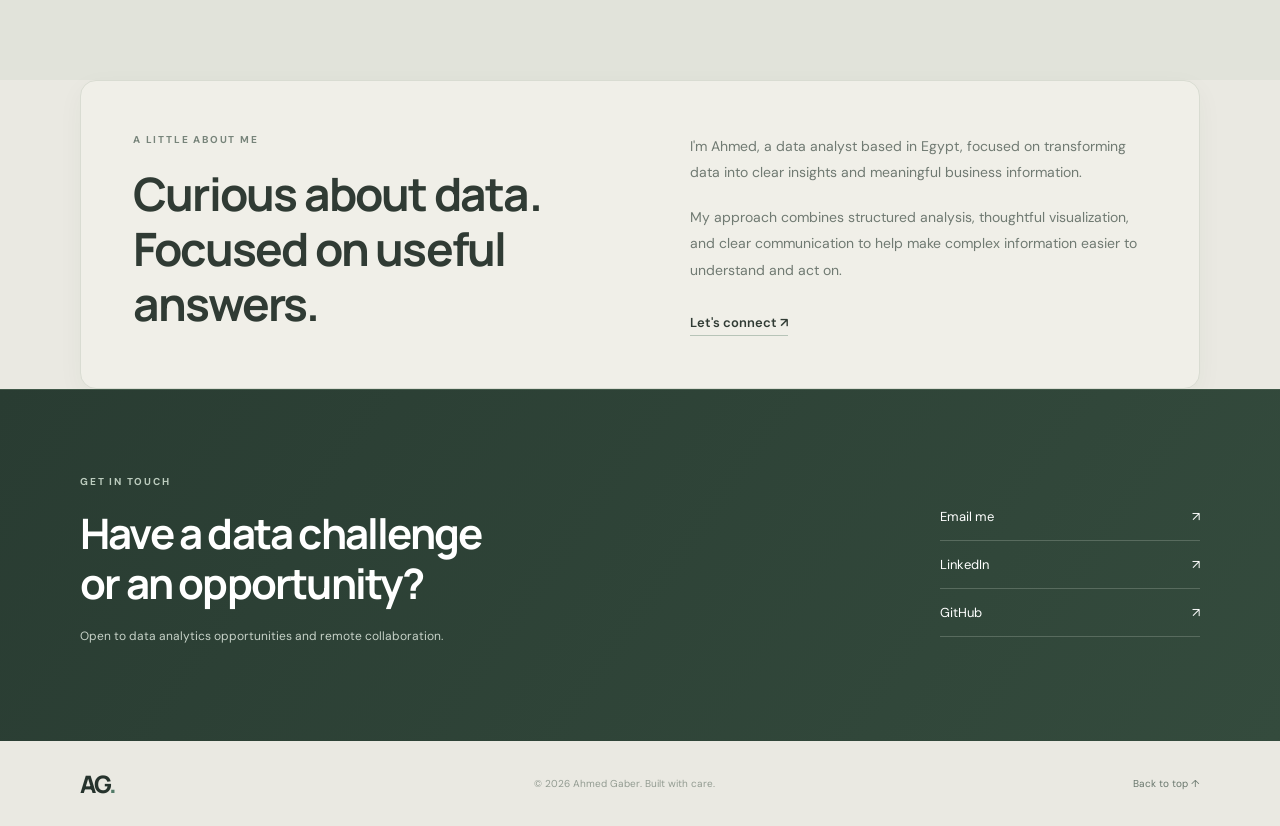
==== commit 3e0e4408: "Show real dashboard thumbnail and make it clickable" ====
--- a/index.html
+++ b/index.html
@@ -69,7 +69,7 @@
       </div>
       <div class="project-grid">
         <article class="project-card featured">
-          <div class="project-visual visual-excel"><div class="visual-label">EXCEL DASHBOARD</div><div class="mock-kpis"><b>Sales overview</b><span>Revenue · Orders · Growth</span><div class="bars"><i></i><i></i><i></i><i></i><i></i><i></i><i></i><i></i></div></div></div>
+          <a class="project-thumbnail" href="projects/sales-customer-performance/" aria-label="Open Sales and Customer Performance case study"><img src="projects/sales-customer-performance/sales-overview.svg" alt="Preview of the Sales and Customer Performance Excel dashboard" loading="lazy"><span class="thumbnail-overlay">VIEW PROJECT <span aria-hidden="true">↗</span></span></a>
           <div class="project-info"><div><span class="project-type">01 / EXCEL CASE STUDY</span><h3>Sales & Customer Performance</h3></div><a class="project-arrow" href="projects/sales-customer-performance/">↗</a></div>
           <p>Explore a sales analytics case study covering 3,457 orders, 1,000 customer records, product performance, market contribution, and delivery operations — with an interactive browser preview and downloadable sample datasets.</p>
           <div class="tags"><span>Excel</span><span>Data Preparation</span><span>Pivot Tables</span><span>Dashboard</span></div>
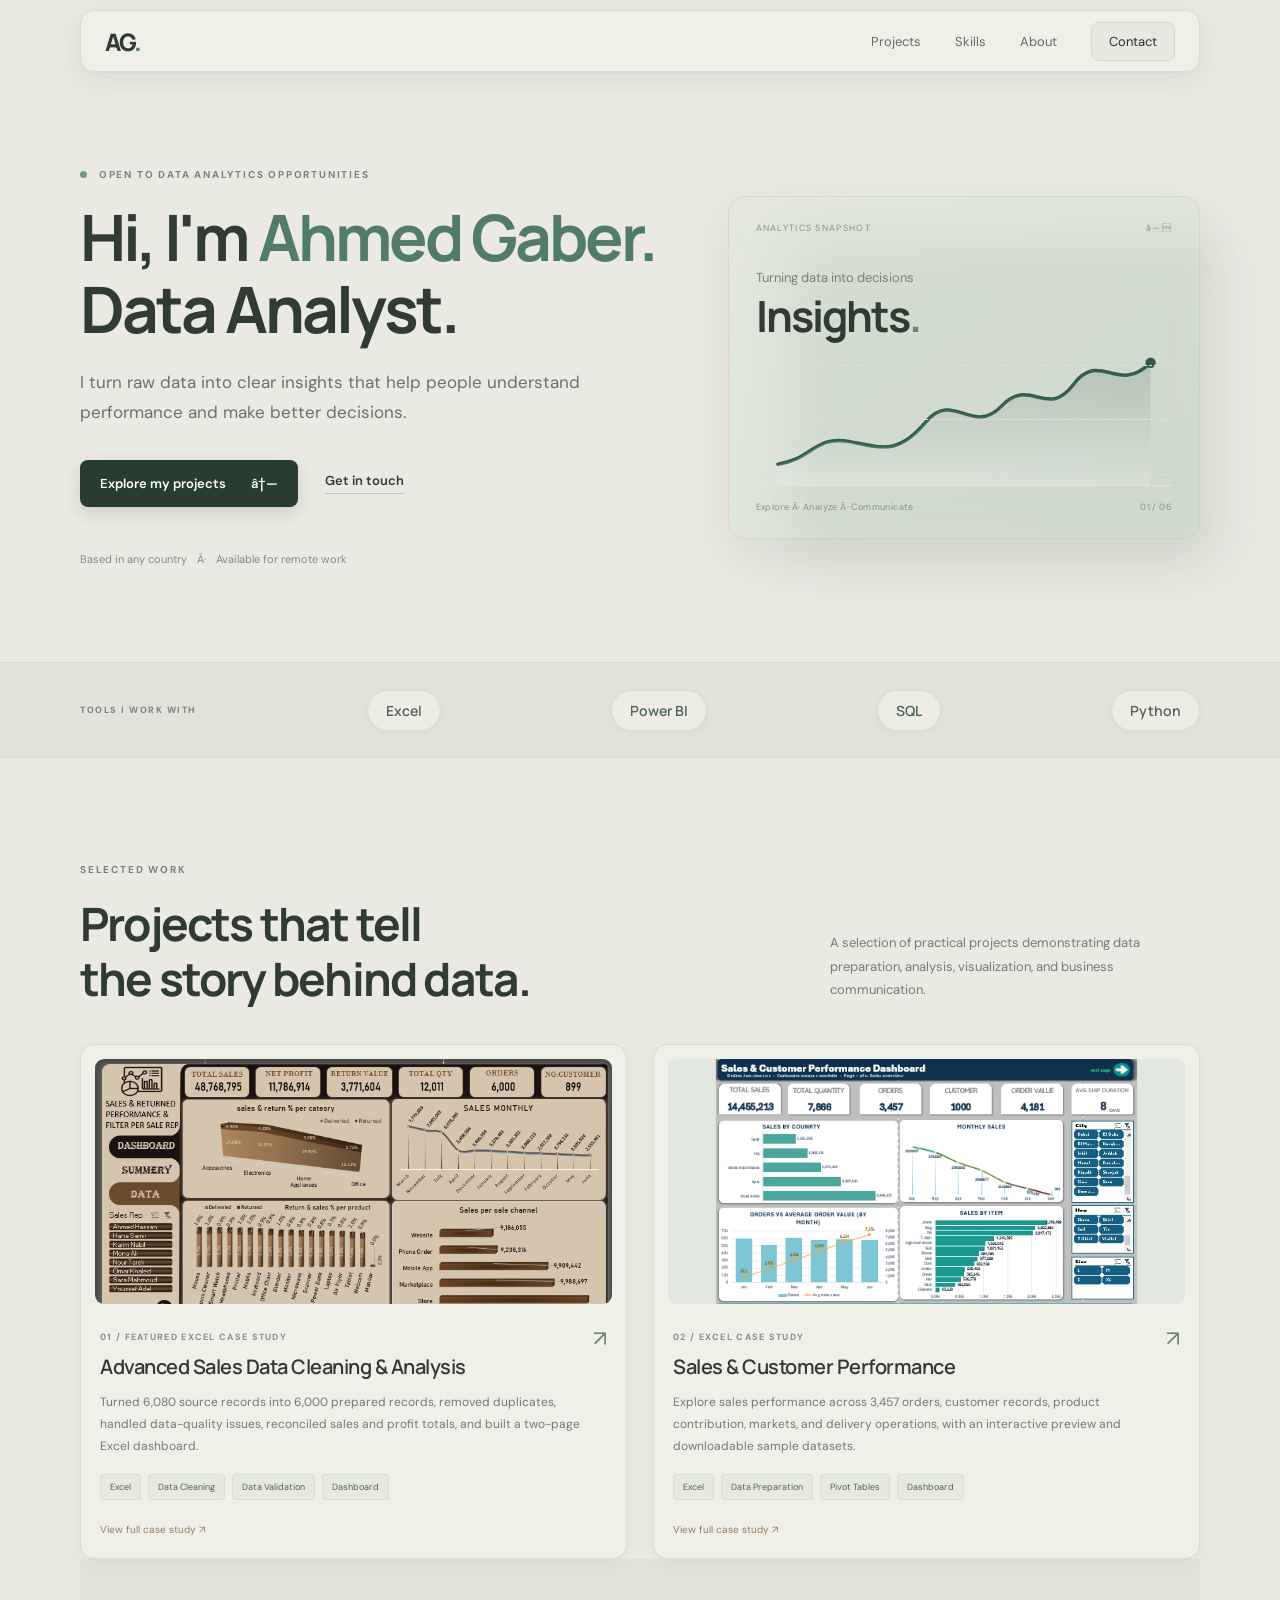
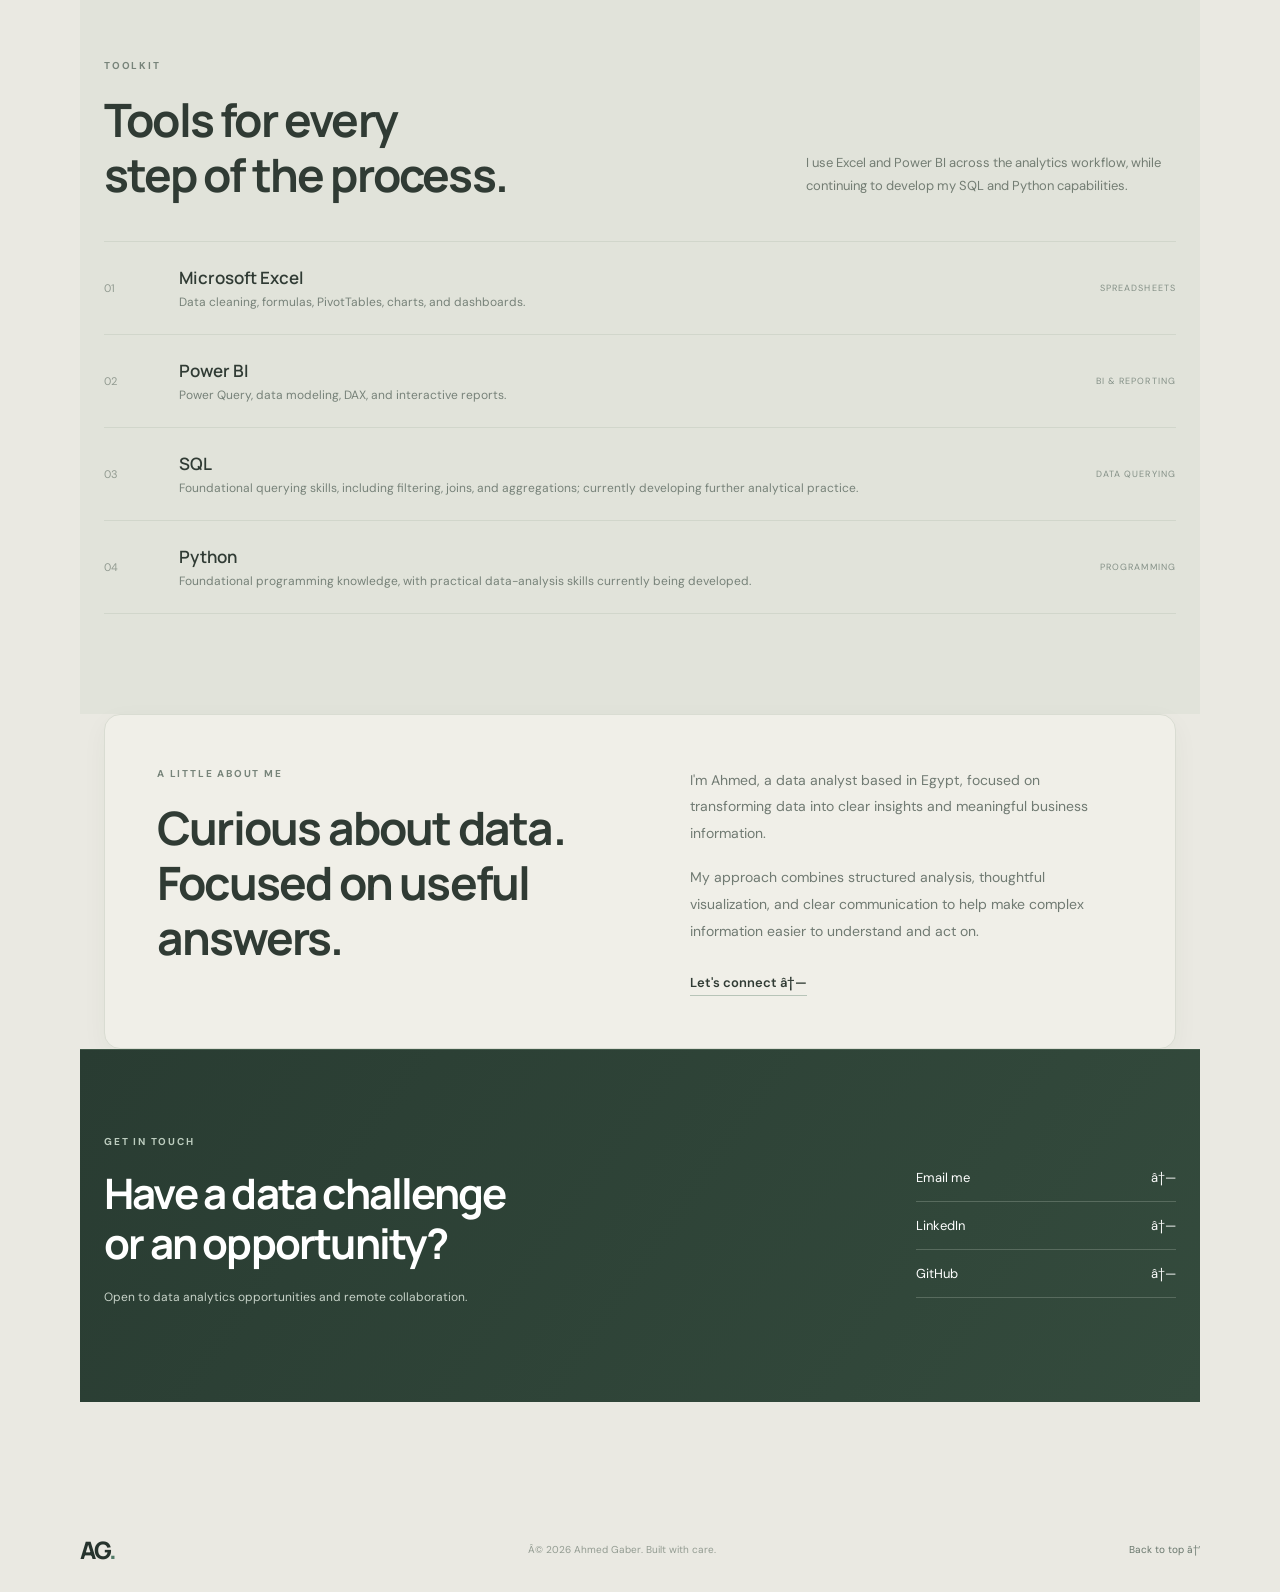
==== commit 26c75d11: "Add featured advanced sales analytics case study" ====
--- a/index.html
+++ b/index.html
@@ -3,7 +3,7 @@
 <head>
   <meta charset="UTF-8">
   <meta name="viewport" content="width=device-width, initial-scale=1.0">
-  <meta name="description" content="Ahmed Gaber's Data Analyst Portfolio — Excel, Power BI, SQL, and foundational Python knowledge.">
+  <meta name="description" content="Ahmed Gaber's Data Analyst Portfolio â€” Excel, Power BI, SQL, and foundational Python knowledge.">
   <title>Ahmed Gaber | Data Analyst Portfolio</title>
   <link rel="preconnect" href="https://fonts.googleapis.com">
   <link rel="preconnect" href="https://fonts.gstatic.com" crossorigin>
@@ -14,7 +14,7 @@
   <header class="site-header">
     <nav class="nav container" aria-label="Main navigation">
       <a class="brand" href="#home">AG<span>.</span></a>
-      <button class="menu-toggle" type="button" aria-label="Toggle navigation" aria-expanded="false">☰</button>
+      <button class="menu-toggle" type="button" aria-label="Toggle navigation" aria-expanded="false">â˜°</button>
       <div class="nav-links">
         <a href="#projects">Projects</a>
         <a href="#skills">Skills</a>
@@ -31,15 +31,15 @@
         <h1>Hi, I'm <span>Ahmed Gaber.</span><br>Data Analyst.</h1>
         <p class="hero-text">I turn raw data into clear insights that help people understand performance and make better decisions.</p>
         <div class="hero-actions">
-          <a class="button button-dark" href="#projects">Explore my projects <span>↗</span></a>
+          <a class="button button-dark" href="#projects">Explore my projects <span>â†—</span></a>
           <a class="text-link" href="#contact">Get in touch</a>
         </div>
         <div class="hero-meta">
-          <span>Based in any country</span><span class="meta-separator">·</span><span>Available for remote work</span>
+          <span>Based in any country</span><span class="meta-separator">Â·</span><span>Available for remote work</span>
         </div>
       </div>
       <div class="hero-card" aria-label="Data analysis illustration">
-        <div class="card-top"><span>ANALYTICS SNAPSHOT</span><span class="live-mark">●</span></div>
+        <div class="card-top"><span>ANALYTICS SNAPSHOT</span><span class="live-mark">â—</span></div>
         <div class="metric-label">Turning data into decisions</div>
         <div class="metric-value">Insights<span>.</span></div>
         <div class="mini-chart">
@@ -51,7 +51,7 @@
             <circle cx="435" cy="9" r="6" fill="#315c4c"/>
           </svg>
         </div>
-        <div class="card-bottom"><span>Explore · Analyze · Communicate</span><span>01 / 06</span></div>
+        <div class="card-bottom"><span>Explore Â· Analyze Â· Communicate</span><span>01 / 06</span></div>
       </div>
     </section>
 
@@ -69,22 +69,20 @@
       </div>
       <div class="project-grid">
         <article class="project-card featured">
-          <a class="project-thumbnail" href="projects/sales-customer-performance/" aria-label="Open Sales and Customer Performance case study"><img src="projects/sales-customer-performance/sales-overview.svg" alt="Preview of the Sales and Customer Performance Excel dashboard" loading="lazy"><span class="thumbnail-overlay">VIEW PROJECT <span aria-hidden="true">↗</span></span></a>
-          <div class="project-info"><div><span class="project-type">01 / EXCEL CASE STUDY</span><h3>Sales & Customer Performance</h3></div><a class="project-arrow" href="projects/sales-customer-performance/">↗</a></div>
-          <p>Explore a sales analytics case study covering 3,457 orders, 1,000 customer records, product performance, market contribution, and delivery operations — with an interactive browser preview and downloadable sample datasets.</p>
+          <a class="project-thumbnail" href="projects/advanced-sales-analysis/" aria-label="Open Advanced Sales Data Cleaning and Analysis case study"><img src="projects/advanced-sales-analysis/sales-overview.png" alt="Advanced sales analytics dashboard preview" loading="lazy"><span class="thumbnail-overlay">VIEW PROJECT <span aria-hidden="true">↗</span></span></a>
+          <div class="project-info"><div><span class="project-type">01 / FEATURED EXCEL CASE STUDY</span><h3>Advanced Sales Data Cleaning & Analysis</h3></div><a class="project-arrow" href="projects/advanced-sales-analysis/">↗</a></div>
+          <p>Turned 6,080 source records into 6,000 prepared records, removed duplicates, handled data-quality issues, reconciled sales and profit totals, and built a two-page Excel dashboard.</p>
+          <div class="tags"><span>Excel</span><span>Data Cleaning</span><span>Data Validation</span><span>Dashboard</span></div>
+          <a class="project-status" href="projects/advanced-sales-analysis/">View full case study ↗</a>
+        </article>
+        <article class="project-card">
+          <a class="project-thumbnail" href="projects/sales-customer-performance/" aria-label="Open Sales and Customer Performance case study"><img src="projects/sales-customer-performance/sales-overview.svg" alt="Sales and customer performance dashboard preview" loading="lazy"><span class="thumbnail-overlay">VIEW PROJECT <span aria-hidden="true">↗</span></span></a>
+          <div class="project-info"><div><span class="project-type">02 / EXCEL CASE STUDY</span><h3>Sales & Customer Performance</h3></div><a class="project-arrow" href="projects/sales-customer-performance/">↗</a></div>
+          <p>Explore sales performance across 3,457 orders, customer records, product contribution, markets, and delivery operations, with an interactive preview and downloadable sample datasets.</p>
           <div class="tags"><span>Excel</span><span>Data Preparation</span><span>Pivot Tables</span><span>Dashboard</span></div>
           <a class="project-status" href="projects/sales-customer-performance/">View full case study ↗</a>
         </article>
-        <article class="project-card project-next-card">
-          <div class="project-visual visual-powerbi"><div class="visual-label">NEXT CASE STUDY</div><div class="bi-window"><div class="bi-side"></div><div class="bi-content"><i></i><i></i><i></i><b></b><b></b></div></div></div>
-          <div class="project-info"><div><span class="project-type">BUILDING THE PORTFOLIO</span><h3>More analytical case studies</h3></div></div>
-          <p>Additional projects will be published as complete case studies, with source data, documented methodology, and verifiable findings.</p>
-          <div class="tags"><span>Data Preparation</span><span>Analysis</span><span>Visualization</span></div>
-          <span class="project-status">Published progressively</span>
-        </article>
       </div>
-    </section>
-
     <section class="skills-section" id="skills">
       <div class="container section">
         <div class="section-heading">
@@ -105,7 +103,7 @@
       <div class="about-copy">
         <p>I'm Ahmed, a data analyst based in Egypt, focused on transforming data into clear insights and meaningful business information.</p>
         <p>My approach combines structured analysis, thoughtful visualization, and clear communication to help make complex information easier to understand and act on.</p>
-        <a class="text-link" href="#contact">Let's connect ↗</a>
+        <a class="text-link" href="#contact">Let's connect â†—</a>
       </div>
     </section>
 
@@ -113,14 +111,14 @@
       <div class="container contact-inner">
         <div><p class="eyebrow">GET IN TOUCH</p><h2>Have a data challenge<br>or an opportunity?</h2><p class="contact-sub">Open to data analytics opportunities and remote collaboration.</p></div>
         <div class="contact-links">
-          <a href="mailto:0ahmedgaber10@gmail.com">Email me <span>↗</span></a>
-          <a href="https://www.linkedin.com/in/0ahmed-gaber-10" target="_blank" rel="noopener">LinkedIn <span>↗</span></a>
-          <a href="https://github.com/ahmdgabr" target="_blank" rel="noopener">GitHub <span>↗</span></a>
+          <a href="mailto:0ahmedgaber10@gmail.com">Email me <span>â†—</span></a>
+          <a href="https://www.linkedin.com/in/0ahmed-gaber-10" target="_blank" rel="noopener">LinkedIn <span>â†—</span></a>
+          <a href="https://github.com/ahmdgabr" target="_blank" rel="noopener">GitHub <span>â†—</span></a>
         </div>
       </div>
     </section>
   </main>
-  <footer class="footer container"><a class="brand" href="#home">AG<span>.</span></a><span>© <span id="year"></span> Ahmed Gaber. Built with care.</span><a href="#home">Back to top ↑</a></footer>
+  <footer class="footer container"><a class="brand" href="#home">AG<span>.</span></a><span>Â© <span id="year"></span> Ahmed Gaber. Built with care.</span><a href="#home">Back to top â†‘</a></footer>
   <script src="script.js"></script>
 </body>
 </html>
--- a/styles.css
+++ b/styles.css
@@ -195,3 +195,51 @@
 @media(max-width:760px){
   .nav-links{background:#f0efe8;border-color:#d8dbd1}
 }
+
+
+/* Real project preview thumbnail: visible on the portfolio and clickable */
+.project-thumbnail{
+  display:block;
+  position:relative;
+  height:245px;
+  overflow:hidden;
+  border-radius:9px;
+  background:#e2e7df;
+  text-decoration:none;
+}
+.project-thumbnail img{
+  display:block;
+  width:100%;
+  height:100%;
+  object-fit:cover;
+  object-position:top center;
+  transition:transform .45s ease,filter .45s ease;
+}
+.thumbnail-overlay{
+  position:absolute;
+  inset:auto 14px 14px auto;
+  display:flex;
+  align-items:center;
+  gap:10px;
+  padding:10px 13px;
+  border-radius:6px;
+  color:#fff;
+  background:rgba(38,51,45,.88);
+  font-size:10px;
+  font-weight:700;
+  letter-spacing:1px;
+  opacity:0;
+  transform:translateY(5px);
+  transition:opacity .25s ease,transform .25s ease;
+}
+.project-thumbnail:hover img,.project-thumbnail:focus-visible img{
+  transform:scale(1.035);
+  filter:saturate(1.05);
+}
+.project-thumbnail:hover .thumbnail-overlay,.project-thumbnail:focus-visible .thumbnail-overlay{
+  opacity:1;
+  transform:translateY(0);
+}
+.project-thumbnail:focus-visible{outline:3px solid #668873;outline-offset:3px}
+@media(max-width:760px){.project-thumbnail{height:220px}}
+@media(prefers-reduced-motion:reduce){.project-thumbnail img,.thumbnail-overlay{transition:none}}
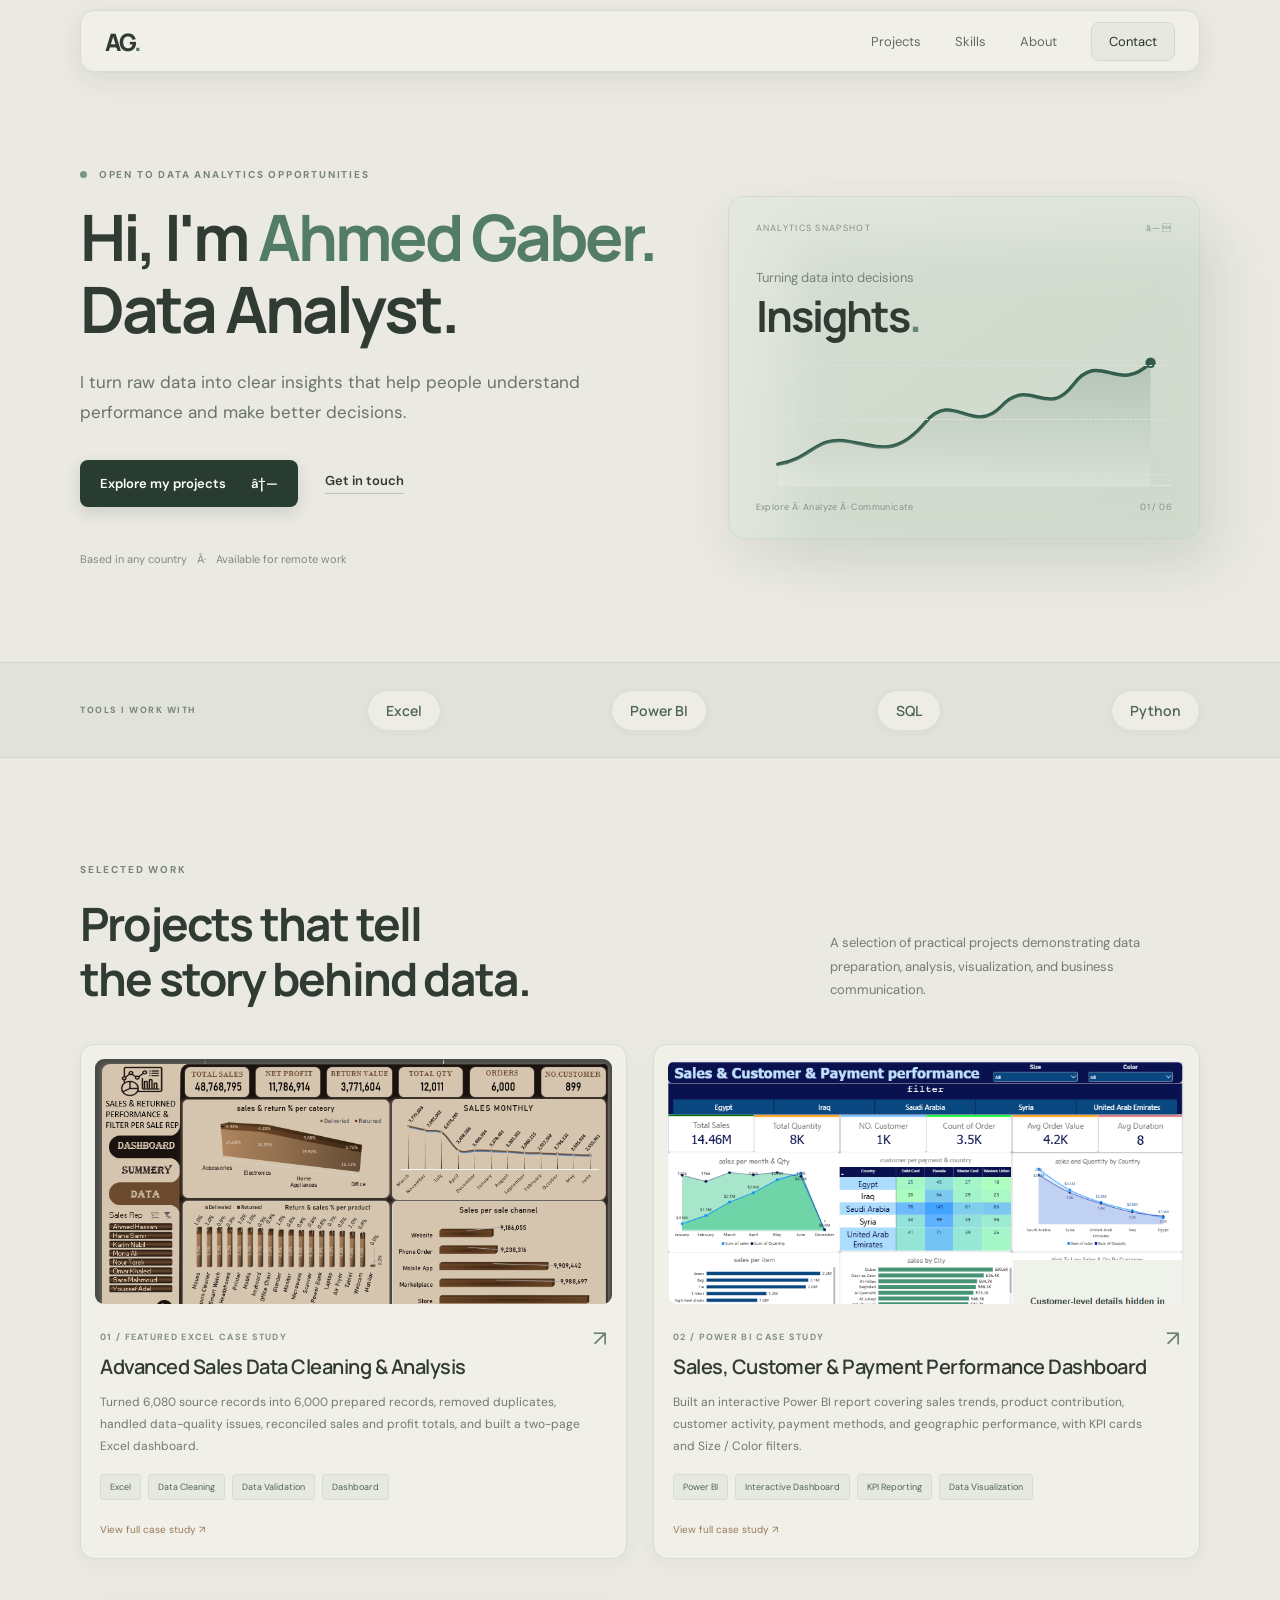
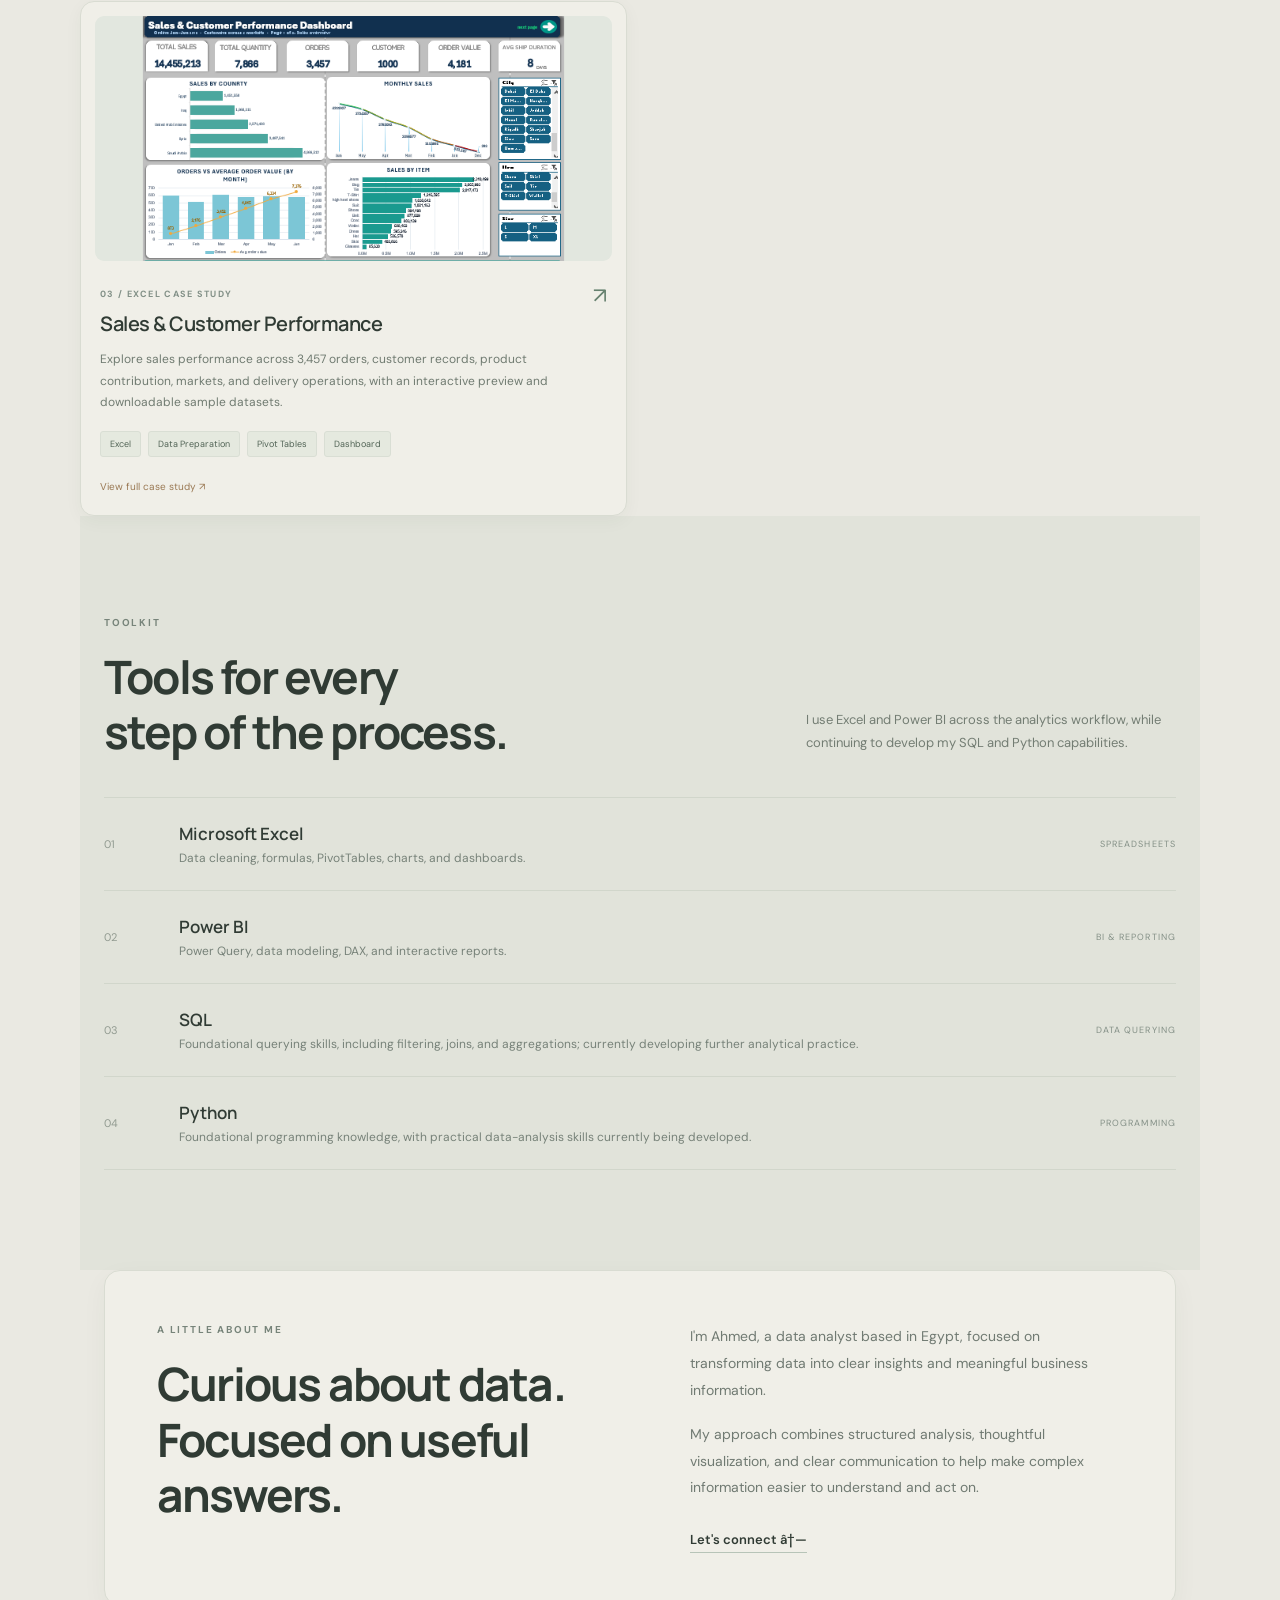
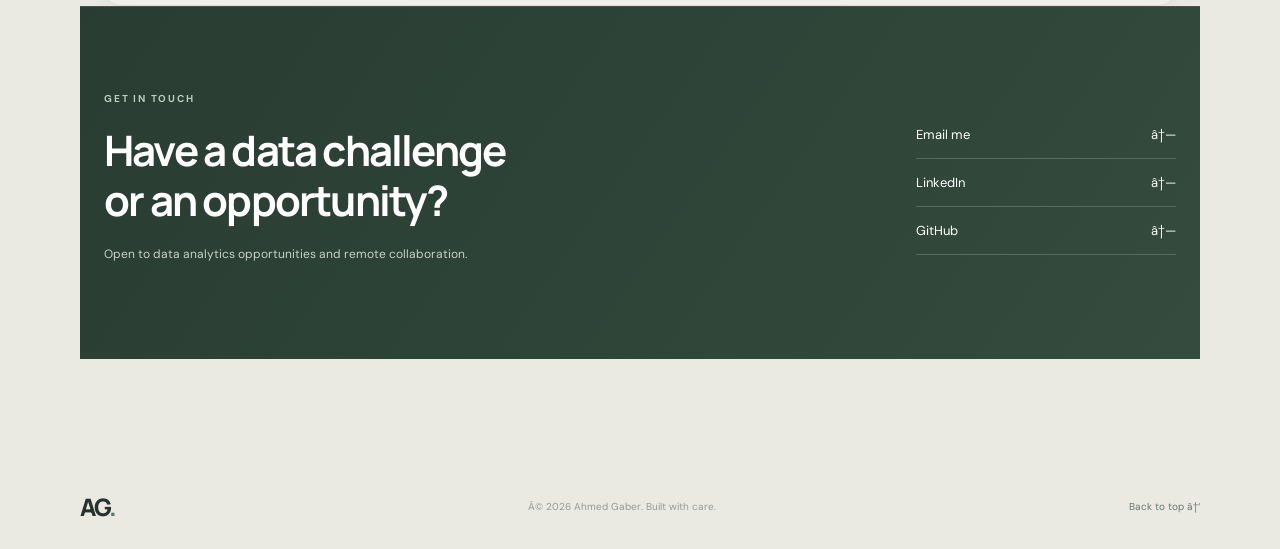
==== commit 8a6a37b5: "Add Power BI sales and customer dashboard case study" ====
--- a/index.html
+++ b/index.html
@@ -1,4 +1,4 @@
-<!DOCTYPE html>
+﻿<!DOCTYPE html>
 <html lang="en">
 <head>
   <meta charset="UTF-8">
@@ -75,9 +75,15 @@
           <div class="tags"><span>Excel</span><span>Data Cleaning</span><span>Data Validation</span><span>Dashboard</span></div>
           <a class="project-status" href="projects/advanced-sales-analysis/">View full case study ↗</a>
         </article>
-        <article class="project-card">
+                <article class="project-card">
+          <a class="project-thumbnail" href="projects/power-bi-sales-customer/" aria-label="Open Sales, Customer and Payment Performance Power BI case study"><img src="projects/power-bi-sales-customer/preview.png" alt="Power BI sales and customer dashboard preview" loading="lazy"><span class="thumbnail-overlay">VIEW PROJECT <span aria-hidden="true">↗</span></span></a>
+          <div class="project-info"><div><span class="project-type">02 / POWER BI CASE STUDY</span><h3>Sales, Customer & Payment Performance Dashboard</h3></div><a class="project-arrow" href="projects/power-bi-sales-customer/">↗</a></div>
+          <p>Built an interactive Power BI report covering sales trends, product contribution, customer activity, payment methods, and geographic performance, with KPI cards and Size / Color filters.</p>
+          <div class="tags"><span>Power BI</span><span>Interactive Dashboard</span><span>KPI Reporting</span><span>Data Visualization</span></div>
+          <a class="project-status" href="projects/power-bi-sales-customer/">View full case study ↗</a>
+        </article><article class="project-card">
           <a class="project-thumbnail" href="projects/sales-customer-performance/" aria-label="Open Sales and Customer Performance case study"><img src="projects/sales-customer-performance/sales-overview.svg" alt="Sales and customer performance dashboard preview" loading="lazy"><span class="thumbnail-overlay">VIEW PROJECT <span aria-hidden="true">↗</span></span></a>
-          <div class="project-info"><div><span class="project-type">02 / EXCEL CASE STUDY</span><h3>Sales & Customer Performance</h3></div><a class="project-arrow" href="projects/sales-customer-performance/">↗</a></div>
+          <div class="project-info"><div><span class="project-type">03 / EXCEL CASE STUDY</span><h3>Sales & Customer Performance</h3></div><a class="project-arrow" href="projects/sales-customer-performance/">↗</a></div>
           <p>Explore sales performance across 3,457 orders, customer records, product contribution, markets, and delivery operations, with an interactive preview and downloadable sample datasets.</p>
           <div class="tags"><span>Excel</span><span>Data Preparation</span><span>Pivot Tables</span><span>Dashboard</span></div>
           <a class="project-status" href="projects/sales-customer-performance/">View full case study ↗</a>
@@ -122,3 +128,4 @@
   <script src="script.js"></script>
 </body>
 </html>
+
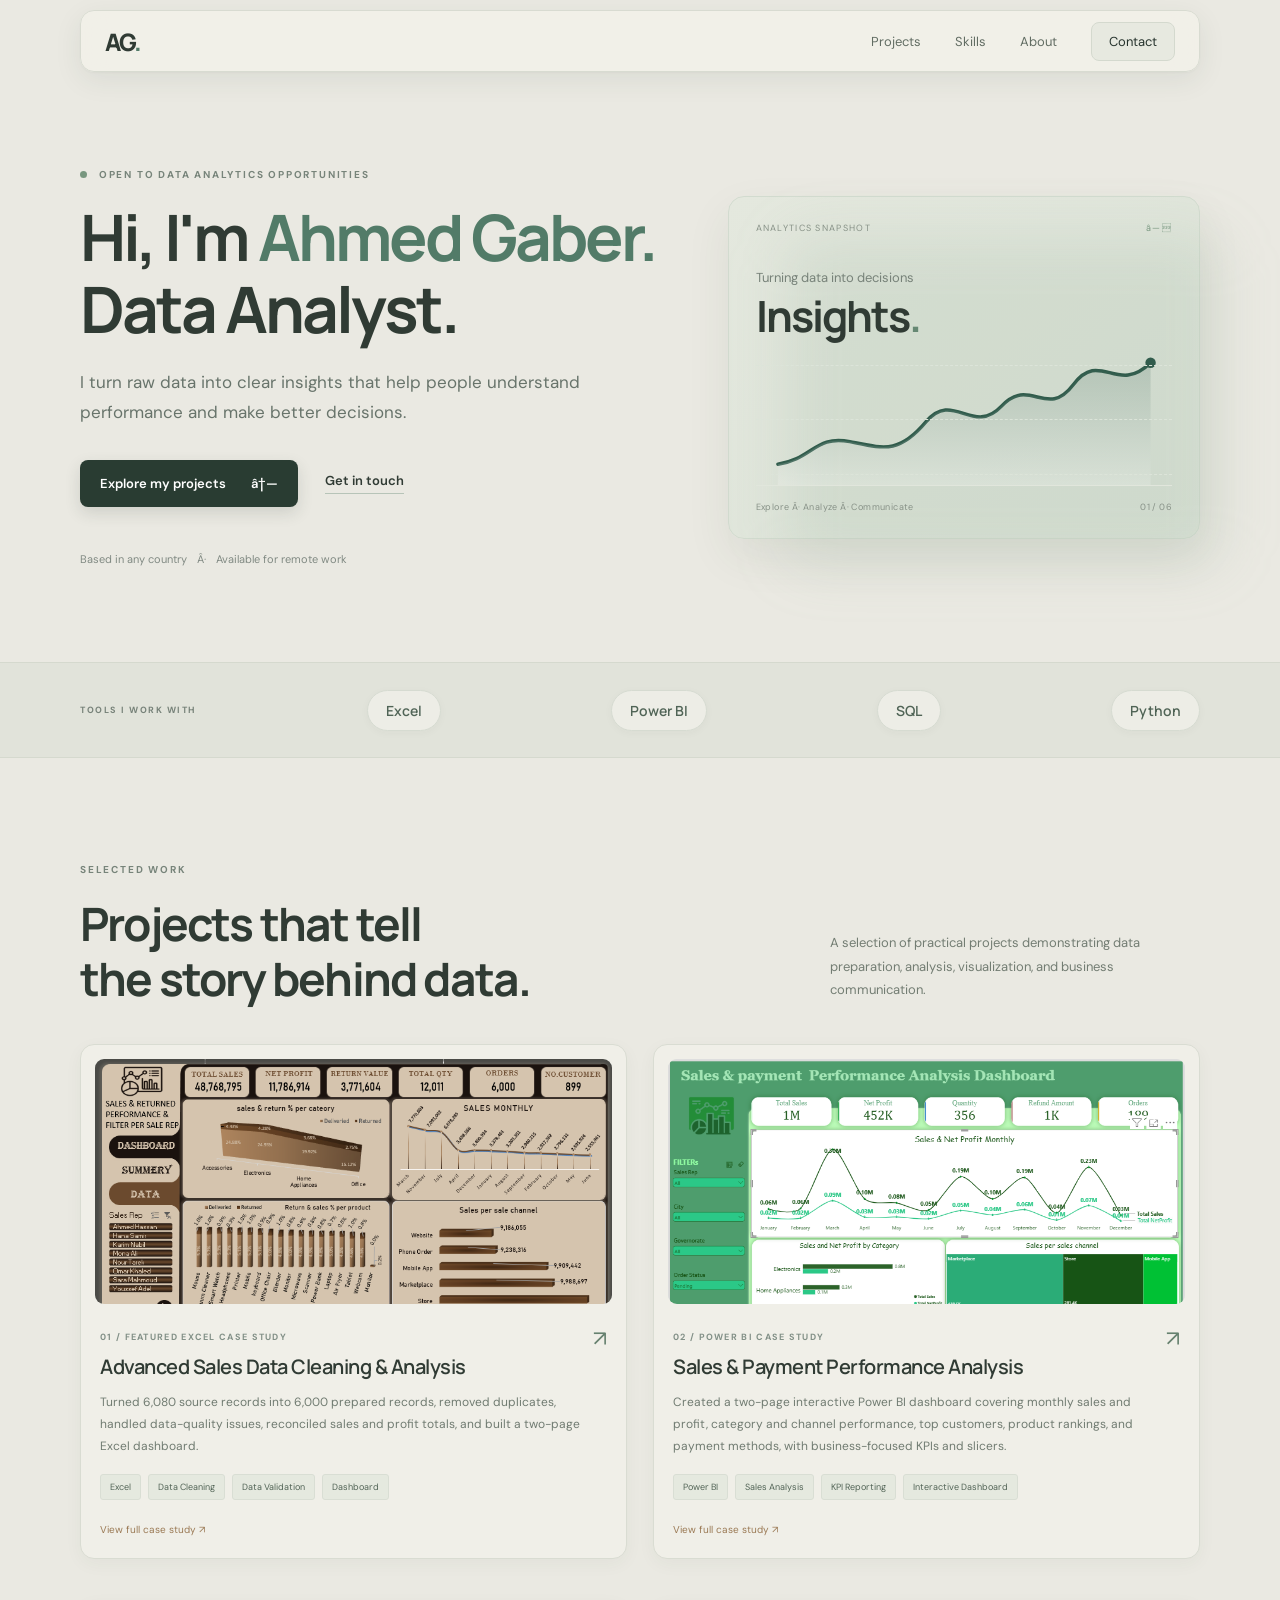
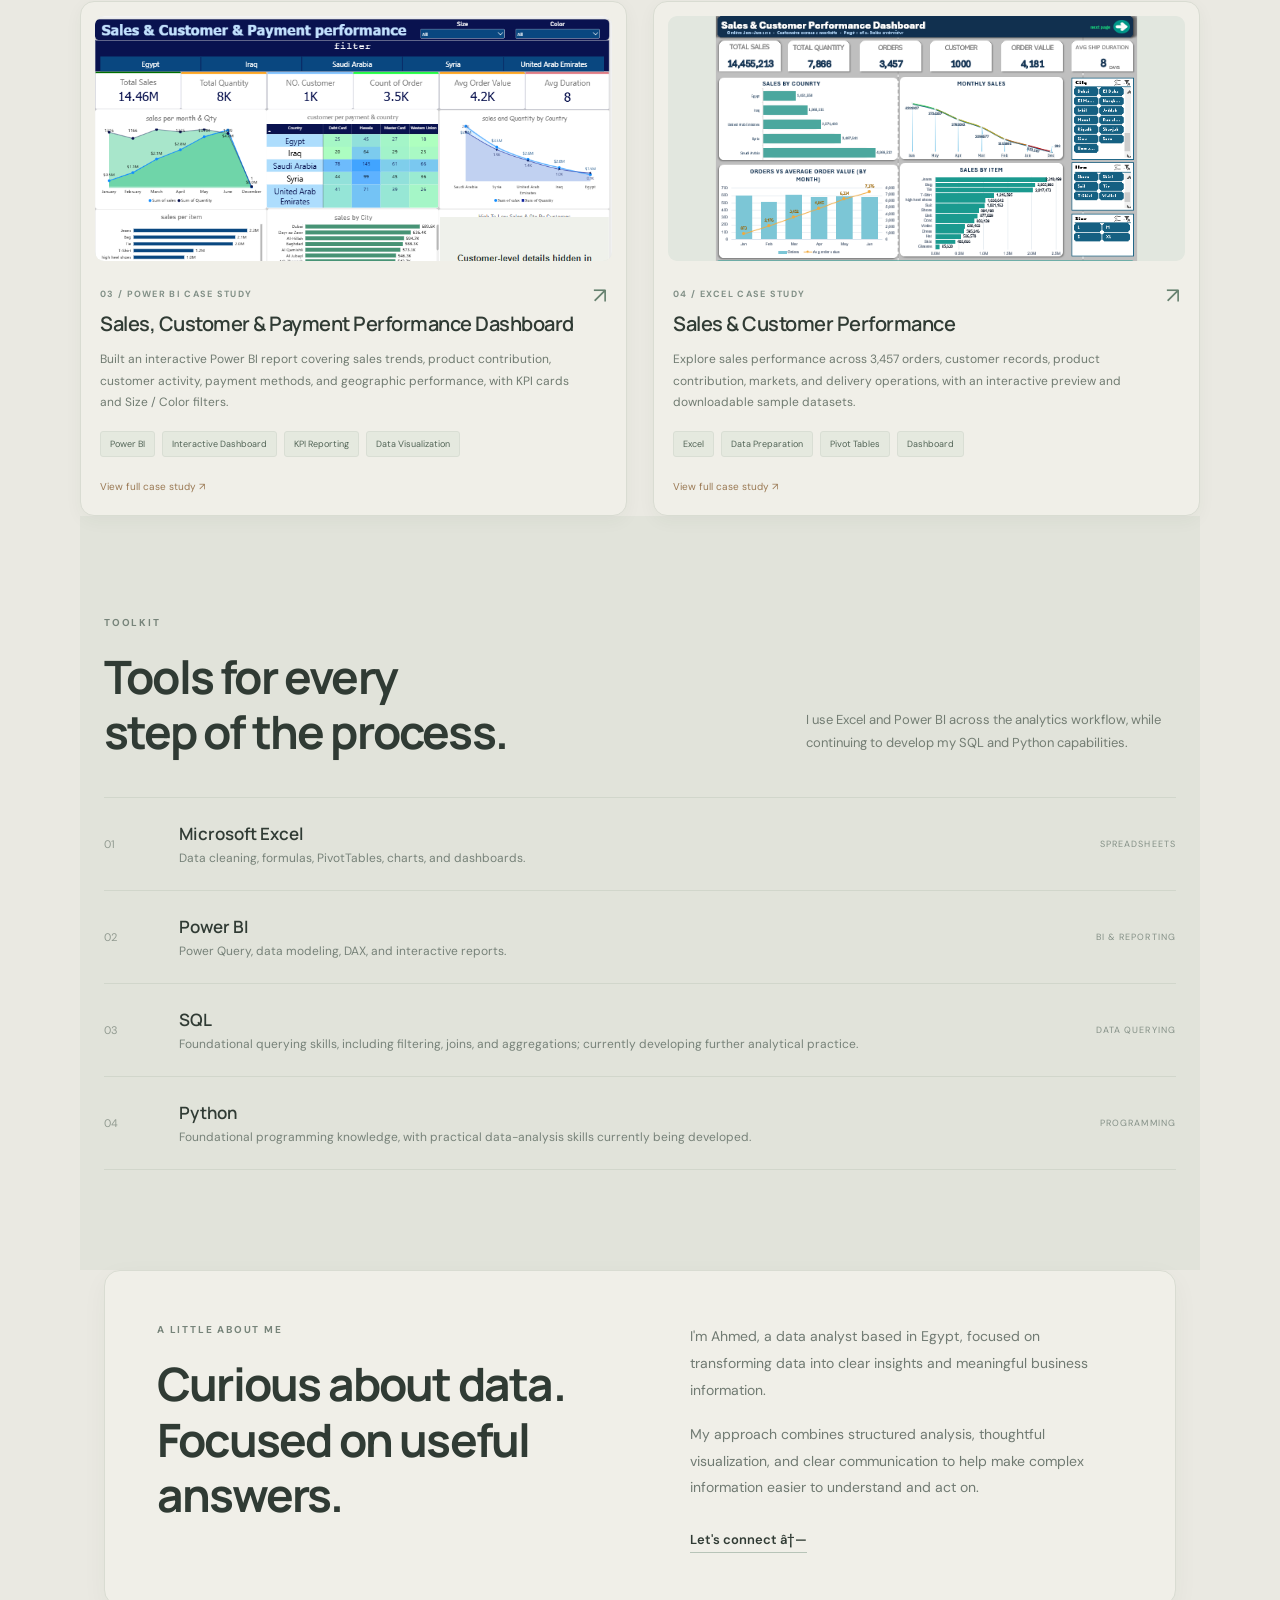
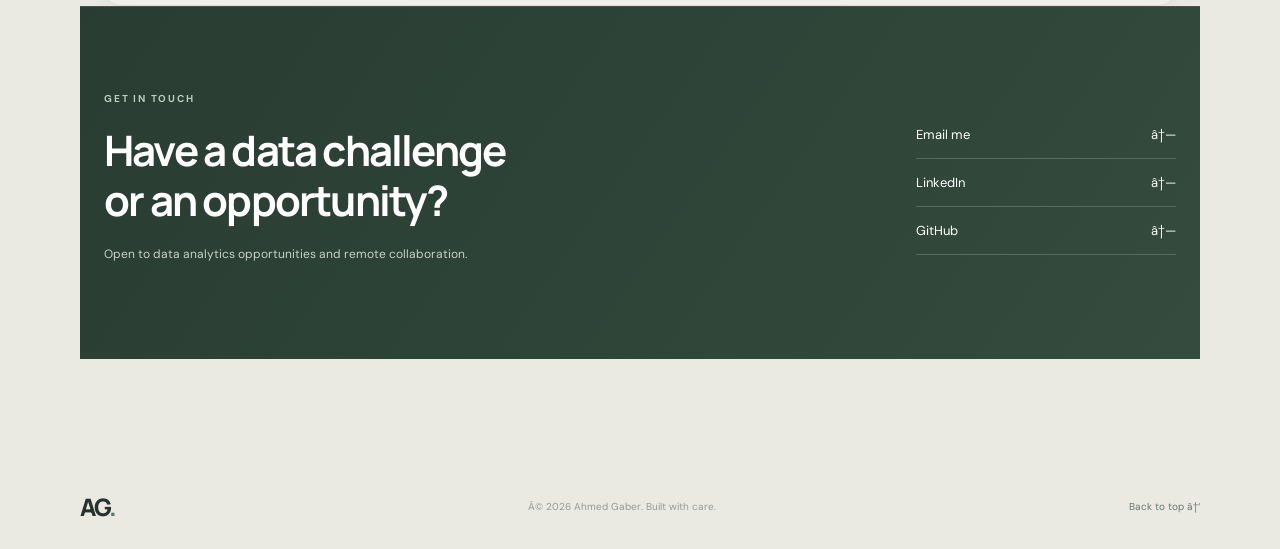
==== commit 00cacb0b: "Add sales and payment Power BI case study" ====
--- a/index.html
+++ b/index.html
@@ -1,4 +1,4 @@
-﻿<!DOCTYPE html>
+<!DOCTYPE html>
 <html lang="en">
 <head>
   <meta charset="UTF-8">
@@ -75,15 +75,22 @@
           <div class="tags"><span>Excel</span><span>Data Cleaning</span><span>Data Validation</span><span>Dashboard</span></div>
           <a class="project-status" href="projects/advanced-sales-analysis/">View full case study ↗</a>
         </article>
-                <article class="project-card">
+        <article class="project-card">
+          <a class="project-thumbnail" href="projects/sales-payment-performance/" aria-label="Open Sales and Payment Performance Power BI case study"><img src="projects/sales-payment-performance/page-1-sales-overview.png" alt="Sales and payment performance dashboard preview" loading="lazy"><span class="thumbnail-overlay">VIEW PROJECT <span aria-hidden="true">↗</span></span></a>
+          <div class="project-info"><div><span class="project-type">02 / POWER BI CASE STUDY</span><h3>Sales &amp; Payment Performance Analysis</h3></div><a class="project-arrow" href="projects/sales-payment-performance/">↗</a></div>
+          <p>Created a two-page interactive Power BI dashboard covering monthly sales and profit, category and channel performance, top customers, product rankings, and payment methods, with business-focused KPIs and slicers.</p>
+          <div class="tags"><span>Power BI</span><span>Sales Analysis</span><span>KPI Reporting</span><span>Interactive Dashboard</span></div>
+          <a class="project-status" href="projects/sales-payment-performance/">View full case study ↗</a>
+        </article>
+        <article class="project-card">
           <a class="project-thumbnail" href="projects/power-bi-sales-customer/" aria-label="Open Sales, Customer and Payment Performance Power BI case study"><img src="projects/power-bi-sales-customer/preview.png" alt="Power BI sales and customer dashboard preview" loading="lazy"><span class="thumbnail-overlay">VIEW PROJECT <span aria-hidden="true">↗</span></span></a>
-          <div class="project-info"><div><span class="project-type">02 / POWER BI CASE STUDY</span><h3>Sales, Customer & Payment Performance Dashboard</h3></div><a class="project-arrow" href="projects/power-bi-sales-customer/">↗</a></div>
+          <div class="project-info"><div><span class="project-type">03 / POWER BI CASE STUDY</span><h3>Sales, Customer & Payment Performance Dashboard</h3></div><a class="project-arrow" href="projects/power-bi-sales-customer/">↗</a></div>
           <p>Built an interactive Power BI report covering sales trends, product contribution, customer activity, payment methods, and geographic performance, with KPI cards and Size / Color filters.</p>
           <div class="tags"><span>Power BI</span><span>Interactive Dashboard</span><span>KPI Reporting</span><span>Data Visualization</span></div>
           <a class="project-status" href="projects/power-bi-sales-customer/">View full case study ↗</a>
         </article><article class="project-card">
           <a class="project-thumbnail" href="projects/sales-customer-performance/" aria-label="Open Sales and Customer Performance case study"><img src="projects/sales-customer-performance/sales-overview.svg" alt="Sales and customer performance dashboard preview" loading="lazy"><span class="thumbnail-overlay">VIEW PROJECT <span aria-hidden="true">↗</span></span></a>
-          <div class="project-info"><div><span class="project-type">03 / EXCEL CASE STUDY</span><h3>Sales & Customer Performance</h3></div><a class="project-arrow" href="projects/sales-customer-performance/">↗</a></div>
+          <div class="project-info"><div><span class="project-type">04 / EXCEL CASE STUDY</span><h3>Sales & Customer Performance</h3></div><a class="project-arrow" href="projects/sales-customer-performance/">↗</a></div>
           <p>Explore sales performance across 3,457 orders, customer records, product contribution, markets, and delivery operations, with an interactive preview and downloadable sample datasets.</p>
           <div class="tags"><span>Excel</span><span>Data Preparation</span><span>Pivot Tables</span><span>Dashboard</span></div>
           <a class="project-status" href="projects/sales-customer-performance/">View full case study ↗</a>
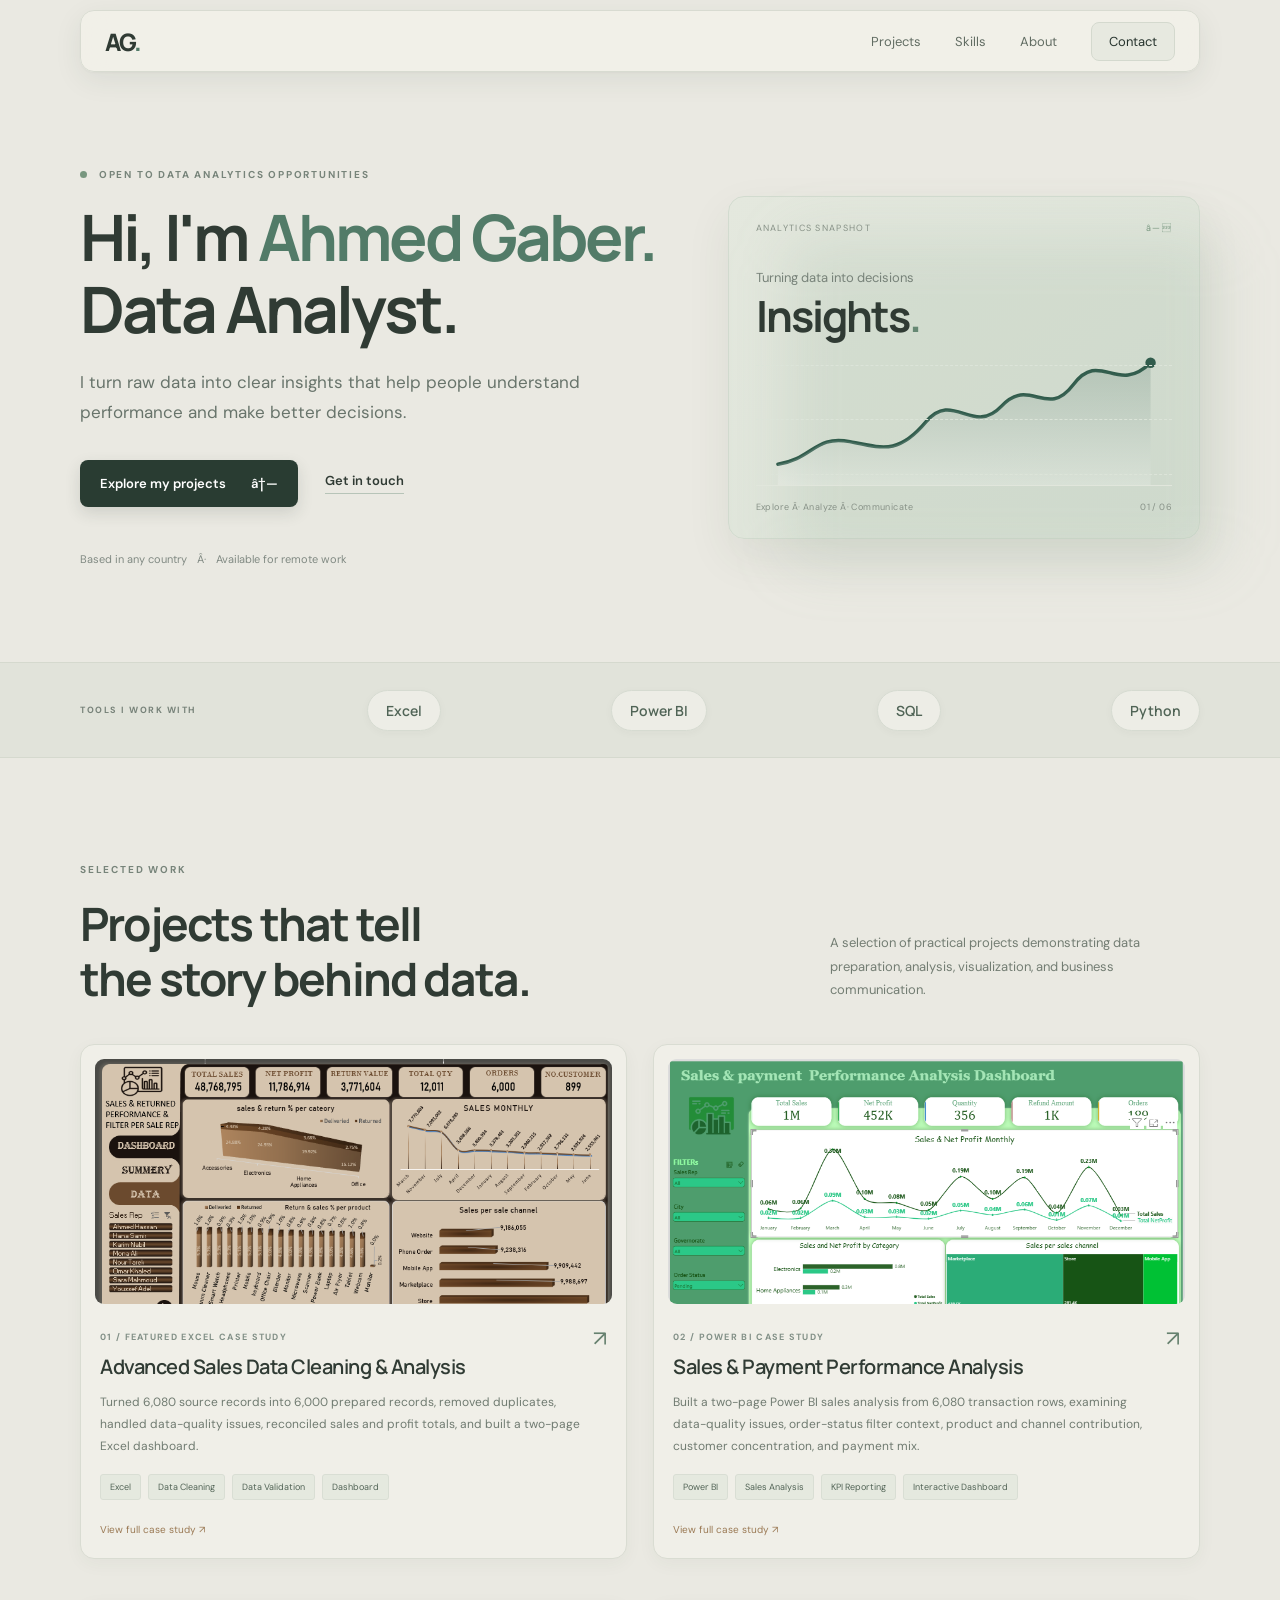
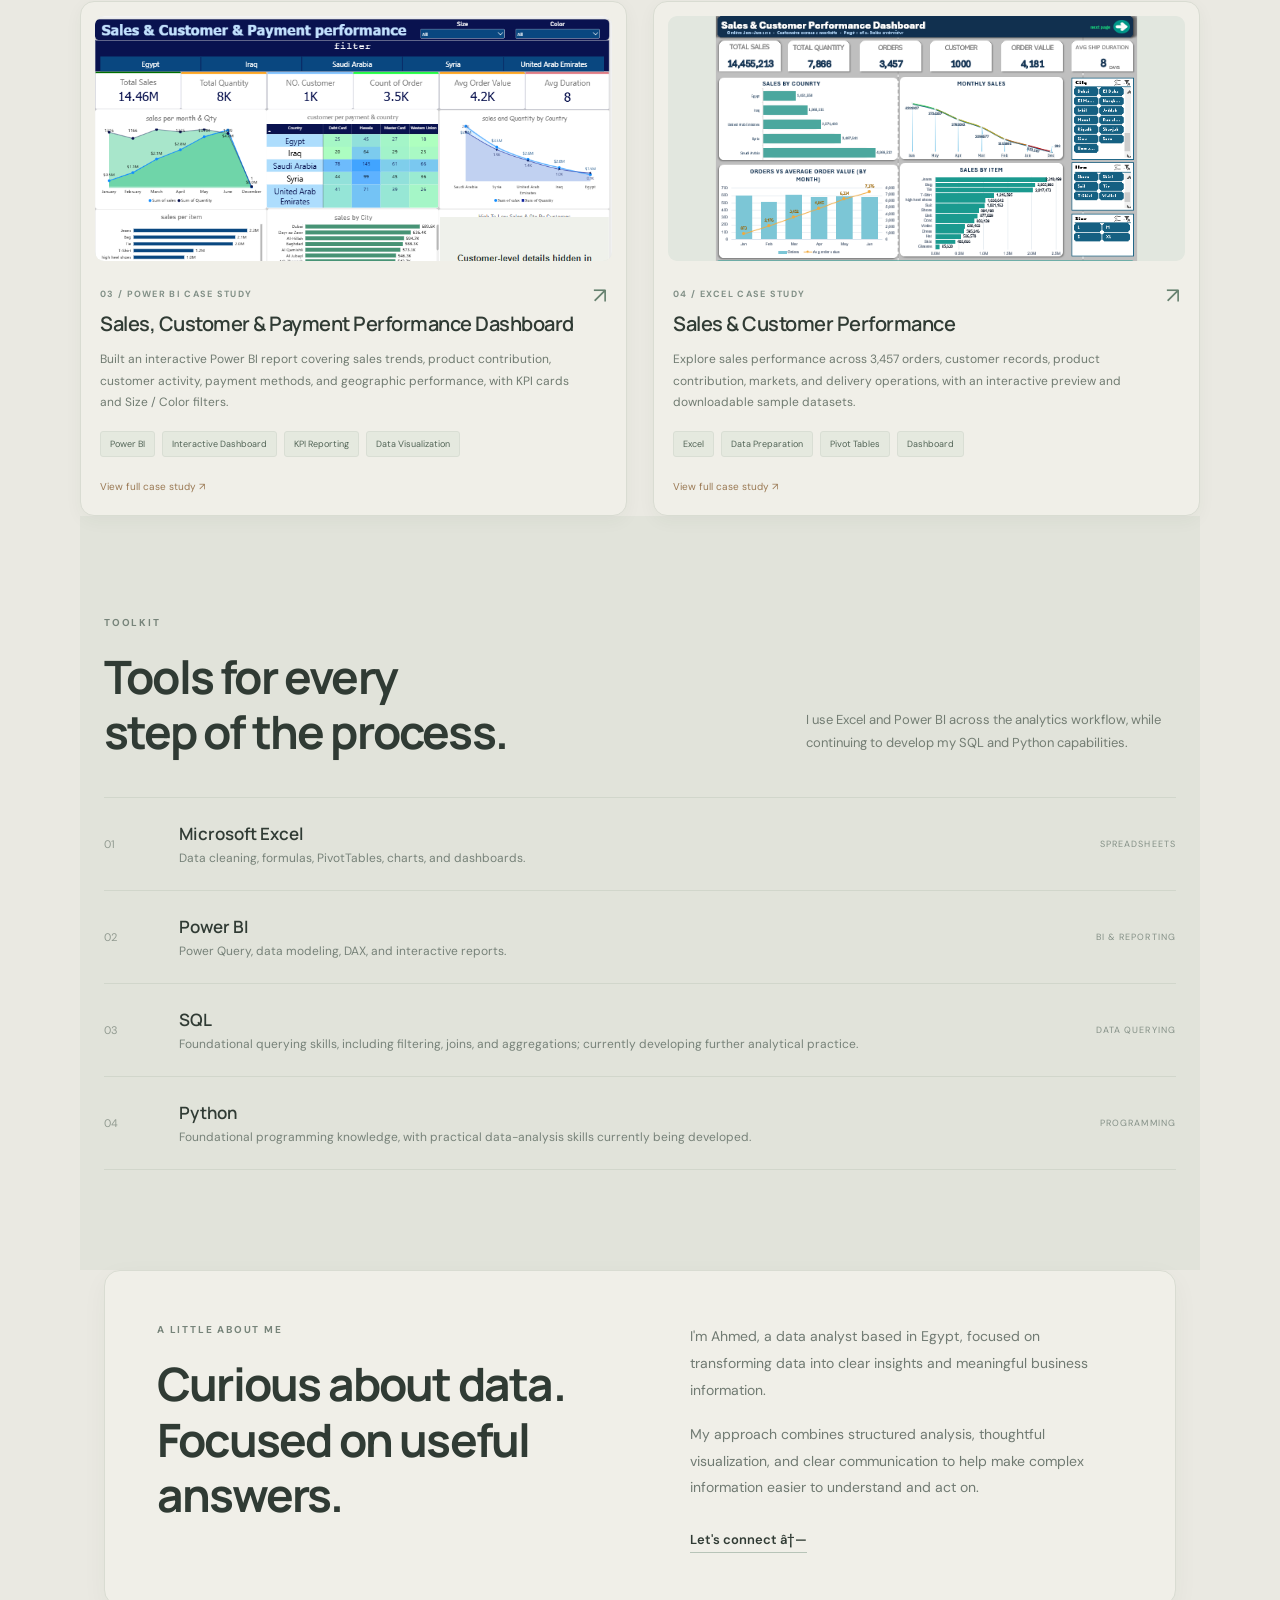
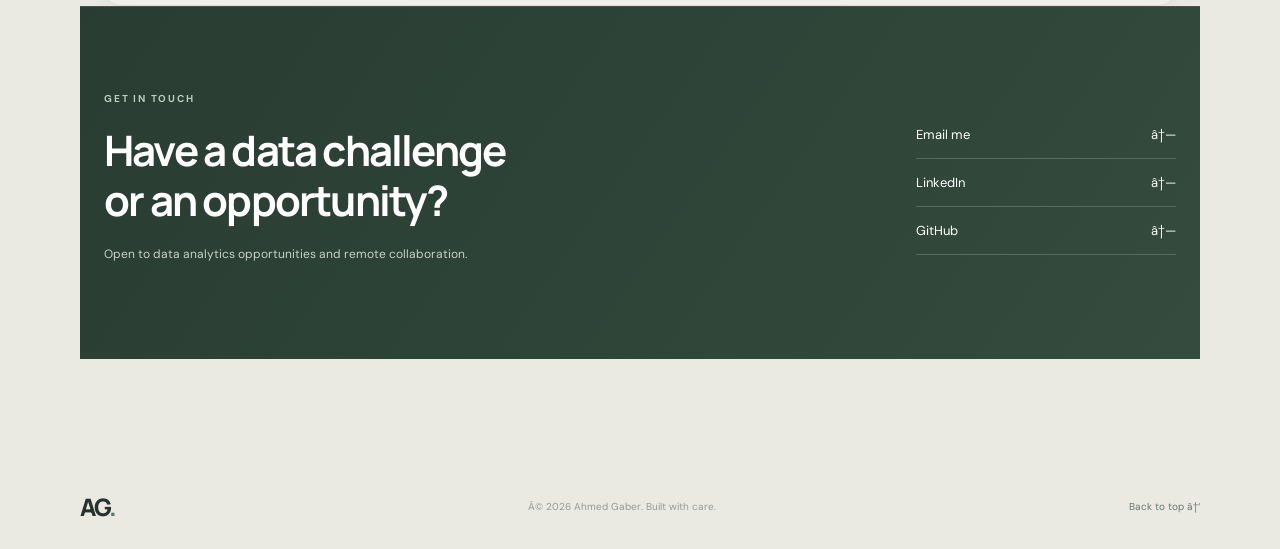
==== commit 2cce0512: "Correct Power BI case study metrics and document filter context" ====
--- a/index.html
+++ b/index.html
@@ -78,7 +78,7 @@
         <article class="project-card">
           <a class="project-thumbnail" href="projects/sales-payment-performance/" aria-label="Open Sales and Payment Performance Power BI case study"><img src="projects/sales-payment-performance/page-1-sales-overview.png" alt="Sales and payment performance dashboard preview" loading="lazy"><span class="thumbnail-overlay">VIEW PROJECT <span aria-hidden="true">↗</span></span></a>
           <div class="project-info"><div><span class="project-type">02 / POWER BI CASE STUDY</span><h3>Sales &amp; Payment Performance Analysis</h3></div><a class="project-arrow" href="projects/sales-payment-performance/">↗</a></div>
-          <p>Created a two-page interactive Power BI dashboard covering monthly sales and profit, category and channel performance, top customers, product rankings, and payment methods, with business-focused KPIs and slicers.</p>
+          <p>Built a two-page Power BI sales analysis from 6,080 transaction rows, examining data-quality issues, order-status filter context, product and channel contribution, customer concentration, and payment mix.</p>
           <div class="tags"><span>Power BI</span><span>Sales Analysis</span><span>KPI Reporting</span><span>Interactive Dashboard</span></div>
           <a class="project-status" href="projects/sales-payment-performance/">View full case study ↗</a>
         </article>
